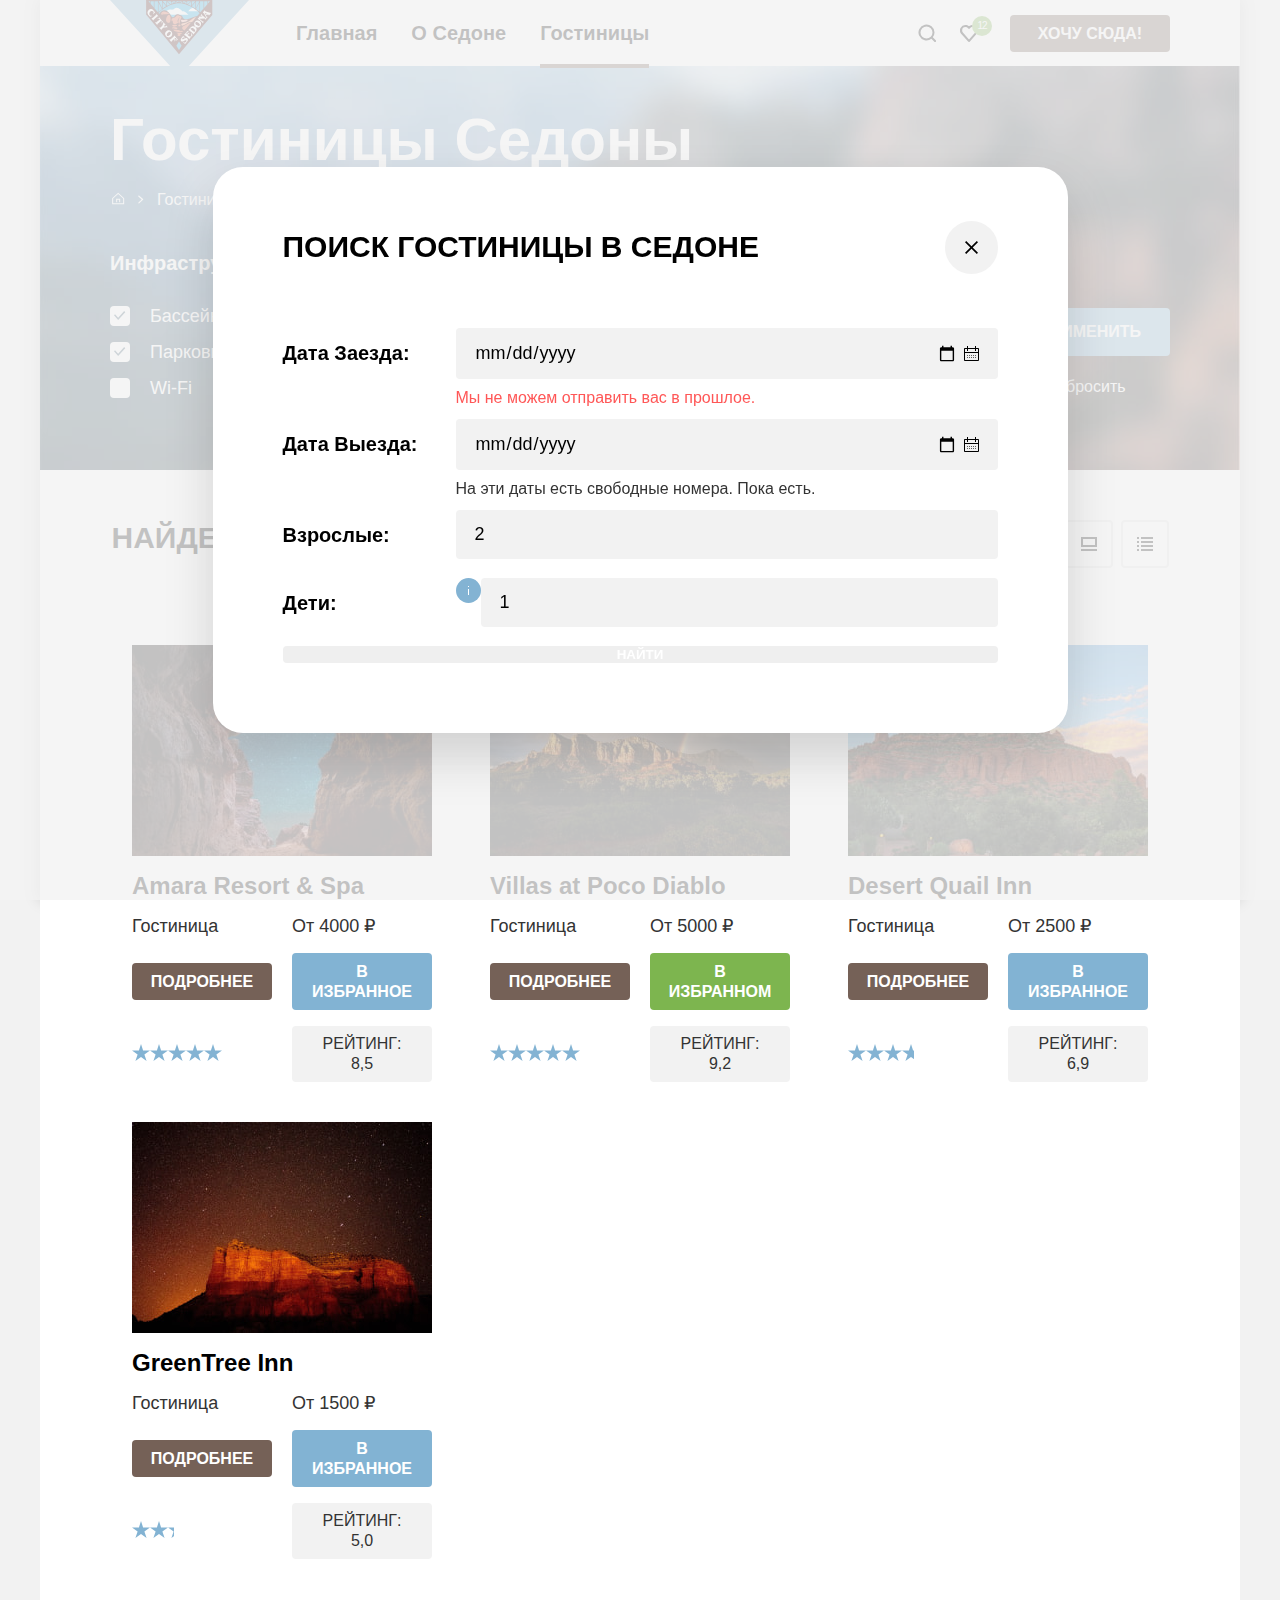
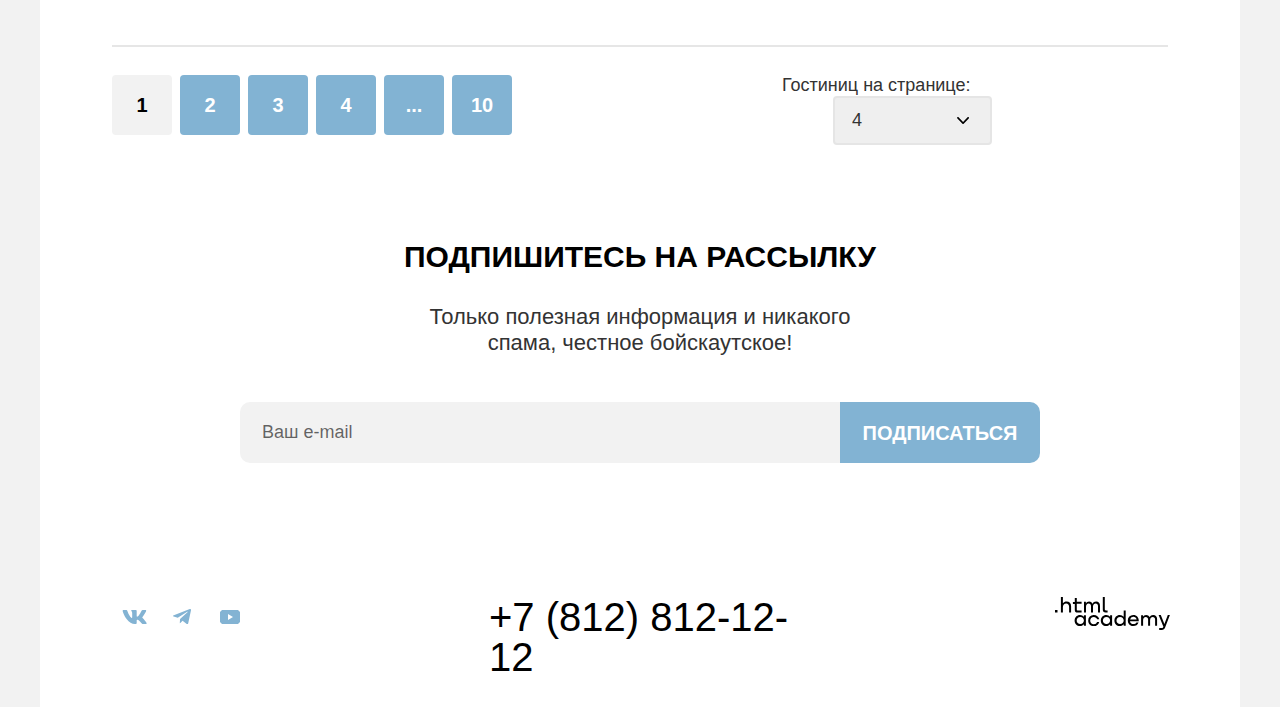
==== catalog.html @ 3d6c69ba "Добавляет структуру модального окна" ====
<!DOCTYPE html>
<html lang="ru">
  <head>
    <meta charset="utf-8" />
    <title>HTML Academy: Седона</title>
    <link rel="stylesheet" href="styles/style.css" />
  </head>

  <body>
    <div class="size-fix">
      <header class="page-header">
        <nav class="navigation">
          <a class="page-header-logo" href="index.html">
            <img
              class="page-header-logo-img"
              alt="Логотип."
              src="images/sedona-logo.svg"
              width="139"
              height="70"
            />
          </a>
          <ul class="navigation-list">
            <li class="navigation-item">
              <a class="navigation-link" href="index.html">Главная</a>
            </li>
            <li class="navigation-item">
              <a class="navigation-link" href="#">О Седоне</a>
            </li>
            <li class="navigation-item">
              <a
                class="navigation-link navigation-link-current"
                href="catalog.html"
                >Гостиницы</a
              >
            </li>
          </ul>
          <ul class="navigation-list navigation-list-icons">
            <li class="navigation-icon">
              <a class="navigation-link-icon" href="#">
                <svg
                  class="navigation-icon-svg"
                  width="18"
                  height="18"
                  fill="none"
                  aria-hidden="true"
                  focusable="false"
                  xmlns="http://www.w3.org/2000/svg"
                >
                  <path
                    d="m18.5 17-3.7-3.7a8 8 0 0 0 1.7-4.8 8 8 0 1 0-3.1 6.3l3.7 3.7 1.4-1.5Zm-10-2.5a6 6 0 0 1-6-6 6 6 0 0 1 12 0 6 6 0 0 1-6 6Z"
                    fill="#000"
                  />
                </svg>
                <span class="visually-hidden">Поиск</span>
              </a>
            </li>
            <li class="navigation-icon">
              <a class="navigation-link-icon" href="#">
                <svg
                  class="navigation-icon-svg"
                  width="18"
                  height="17"
                  fill="none"
                  aria-hidden="true"
                  focusable="false"
                  xmlns="http://www.w3.org/2000/svg"
                >
                  <path
                    d="M8.9 17a1 1 0 0 1-.8-.4l-7-7.9A5.4 5.4 0 0 1 5.5 0C6.8 0 8 .5 9 1.3a5.5 5.5 0 0 1 9 4.1c0 1.3-.5 2.5-1.3 3.4l-7 7.9c-.2.2-.4.3-.8.3Zm-6-9.5L9 14.4l6.2-7c.5-.5.7-1.2.7-2 0-1.8-1.5-3.3-3.3-3.3-1 0-2 .5-2.7 1.3-.3.3-.6.4-.9.4-.3 0-.6-.2-.8-.4a3.7 3.7 0 0 0-2.7-1.3 3.3 3.3 0 0 0-3.3 3.3c-.1.9.3 1.6.7 2.1-.1 0-.1 0 0 0Z"
                    fill="#000"
                  />
                </svg>
                <span class="visually-hidden">Избранное</span>
                <span class="navigation-item favourite-number">12</span>
              </a>
            </li>
            <li class="navigation-icon">
              <a class="navigation-link-icon" href="#">
                <span class="button navigation-button button-small button-brown"
                  >Хочу сюда!</span
                >
              </a>
            </li>
          </ul>
        </nav>
      </header>

      <main class="main-catalog main-container">
        <header class="catalog-header">
          <div class="catalog-header-container">
            <h1 class="catalog-title">Гостиницы Седоны</h1>
            <ol class="breadcrumbs">
              <li class="breadcrumbs-item">
                <a class="breadcrumbs-link" href="index.html">
                  <svg
                    width="13"
                    height="13"
                    fill="none"
                    xmlns="http://www.w3.org/2000/svg"
                  >
                    <path
                      fill-rule="evenodd"
                      clip-rule="evenodd"
                      d="m.16 6.15 6-5.5 6 5.5v6.2h-12v-6.2Zm1 .4v4.8h10v-4.8l-5-4.5-5 4.5Zm4 3.8h-1v-3.5h4v3.5h-1v-2.5h-2v2.5Z"
                      fill="#fff"
                    />
                  </svg>
                  <span class="visually-hidden">На главную</span>
                </a>
              </li>
              <li class="breadcrumbs-item">
                <a class="breadcrumbs-link"> Гостиницы </a>
              </li>
            </ol>

            <section class="catalog-filter">
              <h2 class="visually-hidden">Фильтры выбора гостиницы</h2>
              <form
                class="catalog-filter-form"
                action="https://echo.htmlacademy.ru/"
                method="get"
              >
                <fieldset class="catalog-filter-group">
                  <legend class="catalog-filter-title">Инфраструктура:</legend>
                  <ul class="catalog-filter-list">
                    <li class="catalog-filter-item">
                      <label class="control">
                        <input
                          class="visually-hidden control-input"
                          type="checkbox"
                          name="pool"
                          checked
                        />
                        <span class="control-mark"></span>
                        <span>Бассейн</span></label
                      >
                    </li>
                    <li class="catalog-filter-item">
                      <label class="control">
                        <input
                          class="visually-hidden control-input"
                          type="checkbox"
                          name="parking"
                          checked
                        />
                        <span class="control-mark"></span>
                        <span>Парковка</span>
                      </label>
                    </li>
                    <li class="catalog-filter-item">
                      <label class="control">
                        <input
                          class="visually-hidden control-input"
                          type="checkbox"
                          name="wifi"
                        />
                        <span class="control-mark"></span>
                        <span>Wi-Fi</span>
                      </label>
                    </li>
                  </ul>
                </fieldset>

                <fieldset class="catalog-filter-group">
                  <legend class="catalog-filter-title">Тип жилья:</legend>
                  <ul class="catalog-filter-list">
                    <li class="catalog-filter-item">
                      <label class="control">
                        <input
                          class="visually-hidden control-input"
                          type="radio"
                          name="accomodation-type"
                          value="hotel"
                          checked
                        />
                        <span class="control-mark"></span>
                        <span>Гостиница</span>
                      </label>
                    </li>
                    <li class="catalog-filter-item">
                      <label class="control">
                        <input
                          class="visually-hidden control-input"
                          type="radio"
                          name="accomodation-type"
                          value="motel"
                        />
                        <span class="control-mark"></span>
                        <span>Мотель</span></label
                      >
                    </li>
                    <li class="catalog-filter-item">
                      <label class="control">
                        <input
                          class="visually-hidden control-input"
                          type="radio"
                          name="accomodation-type"
                          value="appartment"
                        />
                        <span class="control-mark"></span>
                        <span>Аппартаменты</span></label
                      >
                    </li>
                  </ul>
                </fieldset>
                <fieldset class="catalog-filter-group">
                  <legend class="catalog-filter-title">Стоимость, ₽:</legend>
                  <div class="range-wrapper-inputs">
                    <label class="catalog-filter-label">
                      <input
                        class="range-input range-input-left"
                        type="number"
                        value="0"
                        name="min-price"
                      />
                    </label>
                    <label class="catalog-filter-label">
                      <input
                        class="range-input range-input-right"
                        type="number"
                        value="9000"
                        name="max-price"
                      />
                    </label>
                  </div>
                  <div class="range">
                    <div class="range-scale">
                      <div class="range-bar" style="left: 0px; width: 228px">
                        <button class="range-toggle toggle-min">
                          <span class="visually-hidden"
                            >Изменить минимальную цену.</span
                          >
                        </button>
                        <button class="range-toggle toggle-max">
                          <span class="visually-hidden"
                            >Изменить максимальную цену.</span
                          >
                        </button>
                      </div>
                    </div>
                  </div>
                </fieldset>
                <div class="catalog-filter-buttons-wrapper">
                  <button
                    class="button button-catalog-apply button-blue"
                    type="submit"
                  >
                    Применить
                  </button>
                  <input
                    class="catalog-filter-reset"
                    type="reset"
                    value="Сбросить"
                  />
                </div>
              </form>
            </section>
          </div>
        </header>

        <section class="catalog-hotel">
          <h2 class="visually-hidden">Список гостиниц с фильтрами</h2>
          <div class="catalog-hotel-header">
            <b class="catalog-hotel-descriprion">Найдено гостиниц: 38</b>
            <select
              class="page-select catalog-hotel-select"
              aria-label="Сортировка"
            >
              <option value="cheap">Сначала дешевые</option>
              <option value="cheap">Сначала дорогие</option>
            </select>
            <a
              href="#"
              class="catalog-grid-toggler catalog-grid-toggler-selected"
            >
              <svg
                width="16"
                height="14"
                fill="none"
                xmlns="http://www.w3.org/2000/svg"
              >
                <path
                  d="M4 0H0v6h4V0ZM16 0h-4v6h4V0ZM10 0H6v6h4V0ZM4 8H0v6h4V8ZM16 8h-4v6h4V8ZM10 8H6v6h4V8Z"
                  fill="#000"
                />
              </svg>
              <span class="visually-hidden">Показать карточки</span>
            </a>
            <a class="catalog-grid-toggler" href="#">
              <svg
                width="16"
                height="14"
                fill="none"
                xmlns="http://www.w3.org/2000/svg"
              >
                <path
                  d="M16 12H0v2h16v-2ZM14 2v6H2V2h12Zm2-2H0v10h16V0Z"
                  fill="#000"
                />
              </svg>
              <span class="visually-hidden">Показать по одному</span>
            </a>
            <a class="catalog-grid-toggler" href="#">
              <svg
                width="16"
                height="14"
                fill="none"
                xmlns="http://www.w3.org/2000/svg"
              >
                <path
                  d="M2 0H0v2h2V0ZM16 0H4v2h12V0ZM2 4H0v2h2V4ZM16 4H4v2h12V4ZM2 8H0v2h2V8ZM16 8H4v2h12V8ZM2 12H0v2h2v-2ZM16 12H4v2h12v-2Z"
                  fill="#000"
                />
              </svg>
              <span class="visually-hidden">Показать список</span>
            </a>
          </div>

          <ul class="hotel-list">
            <li class="hotel-item">
              <div class="hotel-item-img">
                <img
                  class="hotel-img"
                  src="images/hotel-1-amara.jpg"
                  alt="Вид на звездное небо из расщелины."
                  width="300"
                  height="211"
                />
              </div>
              <h3 class="hotel-title">Amara Resort & Spa</h3>
              <div class="hotel-item-bottom">
                <p class="hotel-description">Гостиница</p>
                <p class="hotel-price">От 4000 ₽</p>
                <a
                  class="button button-hotel-description button-small button-brown"
                  href="#"
                  >Подробнее</a
                >
                <a
                  class="button button-favourites button-small button-blue"
                  href="#"
                >
                  в избранное
                </a>
                <span class="hotel-stars hotel-stars-four"></span>
                <span class="visually-hidden">Количество звезд у отеля</span>
                <span class="hotel-rating">Рейтинг: 8,5</span>
              </div>
            </li>

            <li class="hotel-item">
              <div class="hotel-item-img">
                <img
                  class="hotel-img"
                  src="images/hotel-2-villas.jpg"
                  alt="Вид на горы и радугу."
                  width="300"
                  height="211"
                />
              </div>
              <h3 class="hotel-title">Villas at Poco Diablo</h3>
              <div class="hotel-item-bottom">
                <p class="hotel-description">Гостиница</p>
                <p class="hotel-price">От 5000 ₽</p>
                <a
                  class="button button-hotel-description button-small button-brown"
                  href="#"
                  >Подробнее</a
                >
                <a
                  class="button button-favourites button-small button-favourits-added"
                  href="#"
                >
                  в избранном
                </a>
                <span class="hotel-stars hotel-stars-four"></span>
                <span class="visually-hidden">Количество звезд у отеля</span>
                <span class="hotel-rating">Рейтинг: 9,2</span>
              </div>
            </li>

            <li class="hotel-item">
              <div class="hotel-item-img">
                <img
                  class="hotel-img"
                  src="images/hotel-3-desert.jpg"
                  alt="Вид на самую большую гору."
                  width="300"
                  height="211"
                />
              </div>
              <h3 class="hotel-title">Desert Quail Inn</h3>
              <div class="hotel-item-bottom">
                <p class="hotel-description">Гостиница</p>
                <p class="hotel-price">От 2500 ₽</p>
                <a
                  class="button button-hotel-description button-small button-brown"
                  href="#"
                  >Подробнее</a
                >
                <a
                  class="button button-favourites button-small button-blue"
                  href="#"
                >
                  в избранное
                </a>
                <span class="hotel-stars hotel-stars-three"></span>
                <span class="visually-hidden">Количество звезд у отеля</span>
                <span class="hotel-rating">Рейтинг: 6,9</span>
              </div>
            </li>
            <li class="hotel-item">
              <div class="hotel-item-img">
                <img
                  class="hotel-img"
                  src="images/hotel-4-greentree.jpg"
                  alt="Вид на каньон перед рассветом."
                  width="300"
                  height="211"
                />
              </div>
              <h3 class="hotel-title">GreenTree Inn</h3>
              <div class="hotel-item-bottom">
                <p class="hotel-description">Гостиница</p>
                <p class="hotel-price">От 1500 ₽</p>
                <a
                  class="button button-hotel-description button-small button-brown"
                  href="#"
                  >Подробнее</a
                >
                <a
                  class="button button-favourites button-small button-blue"
                  href="#"
                >
                  в избранное
                </a>
                <span class="hotel-stars hotel-stars-two"></span>
                <span class="visually-hidden">Количество звезд у отеля</span>
                <span class="hotel-rating">Рейтинг: 5,0</span>
              </div>
            </li>
          </ul>
          <div class="hotel-list-footer-container">
            <div class="hotel-list-footer-pagination">
              <ul class="pagination">
                <li class="pagination-item">
                  <a class="pagination-link pagination-current">1</a>
                </li>
                <li class="pagination-item">
                  <a class="pagination-link" href="#">2</a>
                </li>
                <li class="pagination-item">
                  <a class="pagination-link" href="#">3</a>
                </li>
                <li class="pagination-item">
                  <a class="pagination-link" href="#">4</a>
                </li>
                <li class="pagination-item">
                  <a class="pagination-link" href="#">...</a>
                </li>
                <li class="pagination-item">
                  <a class="pagination-link" href="#">10</a>
                </li>
              </ul>
            </div>

            <div class="hotel-list-footer-selection">
              <label class="selection-description"
                >Гостиниц на странице:<select
                  class="page-select select-control"
                >
                  <option value="4">4</option>
                  <option value="4">6</option>
                  <option value="4">8</option>
                </select>
              </label>
            </div>
          </div>
        </section>
      </main>

      <footer class="page-footer">
        <section class="subscription subscription-catalog">
          <div class="subscription-container">
            <h2 class="sudscription-title sudscription-title-catalog">
              Подпишитесь на рассылку
            </h2>
            <p class="subscription-description">
              Только полезная информация и никакого спама, честное бойскаутское!
            </p>
            <form
              class="subscription-form"
              action="https://echo.htmlacademy.ru/"
              method="post"
            >
              <input
                class="subscription-email"
                type="email"
                name="email"
                placeholder="Ваш e-mail"
              />
              <button
                class="button subscription-button button-blue"
                type="submit"
              >
                Подписаться
              </button>
            </form>
          </div>
        </section>

        <section class="page-footer-bottom">
          <div class="page-footer-navigation">
            <section class="footer-social">
              <h2 class="visually-hidden">Ссылки на социальные сети</h2>
              <ul class="footer-social-list">
                <li class="footer-social-item">
                  <a
                    class="footer-social-link"
                    href="https://vk.com/htmlacademy"
                  >
                    <svg
                      class="footer-social-icon"
                      width="25"
                      height="14"
                      viewBox="0 0 25 14"
                      fill="none"
                      xmlns="http://www.w3.org/2000/svg"
                    >
                      <path
                        fill-rule="evenodd"
                        clip-rule="evenodd"
                        d="M24.12.95c.16-.55 0-.95-.8-.95H20.7c-.67 0-.98.35-1.15.73 0 0-1.33 3.2-3.22 5.27-.61.6-.9.8-1.23.8-.16 0-.41-.2-.41-.74V.95c0-.66-.19-.95-.74-.95H9.82c-.42 0-.67.3-.67.6 0 .61.95.76 1.04 2.5v3.8c0 .84-.15.99-.48.99-.9 0-3.06-3.21-4.34-6.89-.25-.71-.5-1-1.18-1H1.57c-.75 0-.9.35-.9.73 0 .68.89 4.07 4.14 8.55 2.17 3.06 5.23 4.72 8 4.72 1.68 0 1.88-.37 1.88-1v-2.32c0-.73.16-.88.7-.88.38 0 1.05.2 2.6 1.67 1.79 1.75 2.08 2.53 3.08 2.53h2.63c.75 0 1.12-.37.9-1.1-.23-.72-1.08-1.77-2.2-3.02-.62-.7-1.54-1.47-1.82-1.86-.39-.49-.28-.7 0-1.14 0 0 3.2-4.43 3.54-5.93Z"
                        fill="#83B3D3"
                      />
                    </svg>
                    <span class="visually-hidden">VK</span>
                  </a>
                </li>
                <li class="footer-social-item">
                  <a class="footer-social-link" href="https://t.me/htmlacademy">
                    <svg
                      class="footer-social-icon"
                      width="18"
                      height="16"
                      viewBox="0 0 18 16"
                      fill="none"
                      xmlns="http://www.w3.org/2000/svg"
                    >
                      <path
                        d="M16.79.1.84 6.25c-1.09.43-1.08 1.04-.2 1.31l4.1 1.28 9.47-5.98c.44-.27.85-.12.52.18L7.05 9.96l-.28 4.22c.41 0 .6-.19.83-.41l1.99-1.93 4.13 3.05c.77.42 1.31.2 1.5-.7l2.72-12.8c.28-1.12-.43-1.62-1.16-1.3Z"
                        fill="#83B3D3"
                      />
                    </svg>
                    <span class="visually-hidden">Telegram</span>
                  </a>
                </li>
                <li class="footer-social-item">
                  <a
                    class="footer-social-link"
                    href="https://www.youtube.com/user/htmlacademyru"
                  >
                    <svg
                      class="footer-social-icon"
                      width="20"
                      height="14"
                      fill="none"
                      xmlns="http://www.w3.org/2000/svg"
                    >
                      <path
                        fill-rule="evenodd"
                        clip-rule="evenodd"
                        d="m18 0 2 2v10l-2 2H2l-2-2V2l2-2h16Zm-5 7-5 3V4l5 3Z"
                        fill="#83B3D3"
                      />
                    </svg>
                    <span class="visually-hidden">YouTube</span>
                  </a>
                </li>
              </ul>
            </section>

            <section class="phone">
              <h2 class="visually-hidden">Телефон</h2>
              <a class="phone-link" href="tel:+78128121212"
                >+7 (812) 812-12-12</a
              >
            </section>

            <section class="copyright">
              <h2 class="visually-hidden">Кем сделан сайт</h2>
              <a class="copyright-link" href="https://htmlacademy.ru/">
                <svg
                  class="copyright-icon"
                  width="115"
                  height="33"
                  fill="none"
                  aria-hidden="true"
                  focusable="false"
                  xmlns="http://www.w3.org/2000/svg"
                >
                  <path
                    d="M0 12.9v2.6h2.5v-2.6H0ZM11.6 4.5c-1.6 0-2.8.7-3.6 1.7h-.1V0h-2v15.5h2v-5.3c0-2.1 1.3-3.6 3.3-3.6 1.8 0 2.9 1.4 2.9 3.2v5.7h2V9.4c.1-3-1.8-4.9-4.5-4.9ZM26.6 4.8h-4.8V1.1h-2v3.8h-1.9v2h1.9v6c0 1.7 1 2.7 2.7 2.7h4.1v-2h-3.7c-.7 0-1.1-.4-1.1-1.1V6.8h4.8v-2ZM41.1 4.6c-1.6 0-2.9.8-3.5 2.1h-.1a3.7 3.7 0 0 0-3.4-2.1c-1.4 0-2.5.8-3.1 1.8h-.1V4.8H29v10.6h2V10c0-2 1-3.5 2.6-3.5 1.5 0 2.4 1 2.4 2.6v6.3h2V9.8c0-2.4 1.4-3.3 2.6-3.3 1.5 0 2.4 1 2.4 2.6v6.3h2V8.9c.1-2.5-1.4-4.3-3.9-4.3ZM47.8 12.7c0 1.7 1 2.7 2.8 2.7h2v-2h-1.7c-.7 0-1.1-.4-1.1-1.1V0h-2v12.7ZM28.9 19.7a4.9 4.9 0 0 0-3.9-1.8c-3.1 0-5.4 2.3-5.4 5.6s2.3 5.6 5.4 5.6c1.8 0 3-.8 3.8-1.9h.1v1.6h2V18.2h-2v1.5Zm-3.6 7.4a3.5 3.5 0 0 1-3.6-3.6c0-2 1.4-3.6 3.6-3.6s3.6 1.6 3.6 3.6c0 1.9-1.4 3.6-3.6 3.6ZM44.2 22c-.5-2.4-2.6-4.1-5.4-4.1a5.4 5.4 0 0 0-5.6 5.6c0 3.1 2.2 5.6 5.6 5.6 2.8 0 4.9-1.8 5.4-4.2h-2.1a3.4 3.4 0 0 1-3.3 2.3 3.5 3.5 0 0 1-3.6-3.6c0-2 1.4-3.6 3.6-3.6 1.6 0 2.8 1 3.3 2.2h2.1V22ZM55.1 19.7a4.9 4.9 0 0 0-3.9-1.8c-3.1 0-5.4 2.3-5.4 5.6s2.3 5.6 5.4 5.6c1.8 0 3-.8 3.8-1.9h.1v1.6h2V18.2h-2v1.5Zm-3.6 7.4a3.5 3.5 0 0 1-3.6-3.6c0-2 1.4-3.6 3.6-3.6s3.6 1.6 3.6 3.6c0 1.9-1.5 3.6-3.6 3.6ZM68.7 19.8a5 5 0 0 0-3.9-1.9c-3.1 0-5.4 2.3-5.4 5.6s2.2 5.6 5.4 5.6c1.7 0 3-.8 3.8-1.8h.1v1.5h2V13.4h-2v6.4Zm-3.6 7.3a3.5 3.5 0 0 1-3.6-3.6c0-2 1.4-3.6 3.6-3.6s3.6 1.6 3.6 3.6c-.1 2-1.5 3.6-3.6 3.6ZM78.3 17.9a5.4 5.4 0 0 0-5.5 5.6c0 3 2.1 5.6 5.5 5.6 2.5 0 4.5-1.3 5.2-3.6h-2.1c-.5 1-1.6 1.6-3 1.6-1.9 0-3.3-1.3-3.4-2.9h8.8c.2-3.6-2-6.3-5.5-6.3Zm0 1.9c1.7 0 3 1 3.3 2.6h-6.5a3.2 3.2 0 0 1 3.2-2.6ZM98.2 17.9a4 4 0 0 0-3.6 2h-.1c-.6-1.2-1.8-2-3.4-2-1.4 0-2.5.7-3.1 1.8v-1.5h-1.9v10.6h2v-5.4c0-2 1-3.4 2.6-3.5 1.5 0 2.4 1 2.4 2.6v6.3h2v-5.6c0-2.4 1.4-3.3 2.6-3.3 1.5 0 2.4 1 2.4 2.6v6.3h2v-6.5c.1-2.6-1.4-4.4-3.9-4.4ZM109.4 27l-3.6-8.9h-2.2l4.8 11.6c-.3.9-.7 1.2-1.7 1.2h-2.5v2h2.5c1.8 0 2.8-.8 3.5-2.6l4.7-12.2h-2.1l-3.4 8.9Z"
                    fill="#000"
                  />
                </svg>
              </a>
            </section>
          </div>
        </section>
      </footer>
    </div>
    <div class="modal-container modal-container-close">
      <div class="modal modal-search">
        <button class="modal-close-button">
          <span class="visually-hidden">Закрыть</span>
        </button>
        <section class="modal-content">
          <h2 class="modal-title">поиск гостиницы в седоне</h2>

          <form
            class="search-form"
            action="https://echo.htmlacademy.ru/"
            method="get"
          >
            <div class="field-group">
              <label class="modal-label" for="search-checkin"
                >Дата Заезда:</label
              >
              <div class="modal-field-wrapper">
                <input
                  class="search-form-field search-form-field-date"
                  type="date"
                  id="search-checkin"
                  name="search-checkin"
                  placeholder="Укажите дату"
                  value="27 апреля 2020"
                />
                <span class="modal-message modal-warning"
                  >Мы не можем отправить вас в прошлое.</span
                >
              </div>
            </div>
            <div class="field-group">
              <label class="modal-label" for="search-checkin"
                >Дата Выезда:</label
              >
              <div class="modal-field-wrapper">
                <input
                  class="search-form-field search-form-field-date"
                  type="date"
                  id="search-checkin"
                  name="search-checkin"
                  placeholder="Укажите дату"
                  value="1 сентября 2021"
                />
                <span class="modal-message"
                  >На эти даты есть свободные номера. Пока есть.</span
                >
              </div>
            </div>
            <div class="field-group">
              <label class="modal-label" for="search-adults">Взрослые:</label>
              <input
                class="search-form-field"
                type="number"
                id="search-adults"
                name="search-adults"
                value="2"
              />
            </div>
            <div class="field-group">
              <label class="modal-label" for="search-kids">Дети:</label>
              <span class="modal-information"></span>
              <input
                class="search-form-field"
                type="number"
                id="search-kids"
                name="search-kids"
                value="1"
              />
            </div>
            <button class="button button-blue search-form-button" type="submit">
              найти
            </button>
          </form>
        </section>
      </div>
    </div>
  </body>
</html>
---- styles/style.css ----
@font-face {
  font-family: "PT Sans";
  font-style: normal;
  font-weight: 400;
  src: url("../fonts/ptsans-400.woff2") format("woff2");
  font-display: swap;
}

@font-face {
  font-family: "PT Sans";
  font-style: normal;
  font-weight: 700;
  src: url("../fonts/ptsans-700.woff2") format("woff2");
  font-display: swap;
}

/* Общие для страницы */

html {
  height: 100%;
}

body {
  margin: 0 auto;
  display: flex;
  flex-direction: column;
  height: 100%;
  font-family: "PT Sans", sans-serif;
  font-size: 22px;
  line-height: 26px;
  background-color: #F2F2F2;
  color: #000000;
}

.size-fix {
  display: flex;
  flex-direction: column;
  width: 1200px;
  min-height: 100%;
  margin: 0 auto;
  box-shadow: 0px 0px 15px rgba(0, 0, 0, 0.2);
}

.visually-hidden {
  position: absolute;
  width: 1px;
  height: 1px;
  margin: -1px;
  padding: 0;
  border: 0;
  clip: rect(0 0 0 0);
  overflow: hidden;
}

.button {
  text-transform: uppercase;
  font-weight: 700;
  text-decoration: none;
  text-align: center;
  color: #FFFFFF;
  border-radius: 4px;
  border: none;
  cursor: pointer;
}

.button:active {
  color: rgba(255, 255, 255, 0.3);
}

.button:disabled {
  background-color: #E5E5E5;
}

.button-small {
  display: block;
  margin: 0;
  padding-top: 9px;
  padding-right: 15px;
  padding-bottom: 8px;
  padding-left: 15px;
}

.button-brown:hover,
.button-brown:focus {
  background-color: #615048;
}

.button-blue:hover,
.button-blue:focus {
  background-color: #68A2CA;
}

.button-favourits-added:hover,
.button-favourits-added:focus {
  background-color: #6C9E42;
}

.page-select {
  margin: 0;
  padding: 0;
  height: 49px;
  border: 2px solid #E5E5E5;
  border-radius: 4px;
  font-size: 18px;
  line-height: 21px;
  font-family: inherit;
  vertical-align: center;
  color: #333333;
  background-image: url("../images/selector-arrow.svg");
  background-repeat: no-repeat;
  background-position: right 21px center;
  background-size: 12px;
  cursor: pointer;
  outline-style: none;
  appearance: none;
  -webkit-appearance: none;
  -moz-appearance: none;
}

.page-select:hover,
.page-select:focus {
  border-color: #68A2CA;
}

.page-select:active {
  border-color: #3F5E72;
}

.page-select:disabled {
  border-color: rgba(0, 0, 0, 0.3);
  color: rgba(0, 0, 0, 0.3);
}

/* Шапка */

.page-header {
  background: #FFFFFF;
  color: #000000;
}

.page-header-logo {
  display: block;
  width: 139px;
  min-height: 100%;
  margin: 0;
  margin-right: 30px;
  margin-bottom: -5px;
  z-index: 1;
}

.page-header-logo-img {
  display: block;
}

.navigation {
  display: flex;
  width: 1060px;
  margin: 0 auto;
}

.navigation-list {
  display: flex;
  flex-wrap: wrap;
  margin: 0;
  padding: 0;
  width: 500px;
  list-style: none;
}

.navigation-list-icons {
  display: flex;
  flex-wrap: wrap;
  justify-content: flex-end;
  align-items: center;
  width: 310px;
  margin-left: auto;
  list-style: none;
}

.navigation-link-current::after {
  content: "";
  position: absolute;
  border: 2px solid #756257;
  height: 0px;
  left: 17px;
  right: 17px;
  top: 64px;
}

.navigation-link {
  display: block;
  position: relative;
  padding: 20px 17px;
  font-size: 20px;
  line-height: 26px;
  font-weight: 700;
  text-align: center;
  text-decoration: none;
  text-transform: capitalize;
  background: #FFFFFF;
  color: #000000;
}

.navigation-link-icon {
  position: relative;
  display: flex;
  align-items: center;
  justify-content: center;
  min-width: 42px;
  margin: 0;
  padding: 0;
  text-decoration: none;
}

.favourite-number {
  display: flex;
  position: absolute;
  align-items: center;
  justify-content: center;
  bottom: 6px;
  left: 24px;
  margin: 0;
  padding: 0;
  background-color: #7DB54F;
  width: 20px;
  height: 20px;
  border-radius: 50%;
  font-size: 10px;
  line-height: 13px;
  letter-spacing: -0.1em;
  font-weight: 400;
  color: #FFFFFF;
}

.navigation-button {
  min-width: 130px;
  margin-left: 20px;
  background: #756157;
  font-size: 16px;
  line-height: 20px;
}

/* Главная страница */

.main-container {
  margin: 0;
  flex-grow: 1;
}

.promo-image {
  background-image: url("../images/promo-background.jpg");
  background-repeat: no-repeat;
  background-size: 100% 100%;
  text-align: center;
  background-color: #000000;
  color: #FFFFFF;
}

.promo-text {
  display: block;
  margin: 0 auto;
}


.promo-image-bottom {
  padding-top: 51px;
  padding-bottom: 82px;
  margin-bottom: -1px;
  background-image: url("../images/promo-image-triangles.svg");
  background-size: auto auto;
  background-position: center bottom;
  background-repeat: no-repeat;
}

.promo {
  text-align: center;
  background-color: #FFFFFF;
  color: #000000;
  margin: 0;
  padding: 63px 0 90px;
}

.promo-container {
  width: 680px;
  margin: 0 auto;
}

.promo-title {
  font-weight: 700;
  font-size: 30px;
  line-height: 36px;
  text-transform: uppercase;
  margin: 0 0 31px;
}

.promo-description {
  color: #333333;
  margin: 0;
}


.advantages-list {
  margin: 0;
  padding: 0;
  display: grid;
  grid-template-columns: repeat(3, 400px);
  grid-template-rows: auto auto auto;
}

.advantages-block-image {
  min-height: 100%;
  background-size: auto auto;
  background-position: center bottom;
  background-repeat: no-repeat;
  grid-column: span 2;
}

.advantages-block-image-true-towm {
  background-image: url("../images/advantages-1.jpg");
}

.advantages-block-image-devils-bridge {
  background-image: url("../images/advantages-2.jpg");
}

.advantages-item-container {
  grid-column: span 3;
  display: grid;
  grid-template-columns: repeat(3, 400px);
  grid-template-rows: auto auto;
}

.advantages-list-true-town {
  margin: 0;
  padding: 0;
  display: grid;
  grid-template-columns: repeat(3, 400px);
  min-height: 384px;
  list-style-type: none;
}

.advantages-item {
  width: 400px;
  min-height: 384px;
  text-align: center;
  list-style-type: none;
}

.advantages-item-big {
  grid-column: span 3;
  display: grid;
  grid-template-columns: repeat(3, 400px);
}

.advantages-title {
  margin: 0;
  margin-bottom: 30px;
  font-weight: 700;
  font-size: 24px;
  line-height: 28px;
  text-transform: uppercase;
  color: #000000;
}

.advantages-number {
  margin: 0;
  margin-bottom: 30px;
  font-size: 18px;
  line-height: 21px;
  color: #000000;
}

.advantages-description {
  margin: 0;
  font-size: 18px;
  line-height: 21px;
  color: #333333;
}

.advantages-block {
  min-height: 384px;
  display: flex;
  padding: 0 85px;
  flex-direction: column;
  align-content: center;
  justify-content: center;
}


.advantages-block-with-photo {
  background-color: #82B3D3;
  color: #FFFFFF;
}

.advantages-block-with-photo .advantages-title {
  color: #FFFFFF;
}

.advantages-block-with-photo .advantages-number {
  color: #FFFFFF;
}

.advantages-block-with-photo .advantages-description {
  color: #FFFFFF;
}

.advantages-block-light-blue {
  background-color: rgba(131, 179, 211, 0.12);
}

.advantages-block-white {
  background-color: #FFFFFF;
}

.advantages-block-blue {
  background-color: rgba(131, 179, 211, 0.2);
}

.advantages-block-accomodation::before {
  content: "";
  width: 75px;
  height: 72px;
  margin: 0 auto;
  margin-bottom: 30px;
  background-image: url("../images/accomodation-icon.svg");
  background-repeat: no-repeat;
  background-position: center;
}

.advantages-block-food::before {
  content: "";
  width: 75px;
  height: 72px;
  margin: 0 auto;
  margin-bottom: 30px;
  background-image: url("../images/food-icon.svg");
  background-repeat: no-repeat;
  background-position: center;
}

.advantages-block-souvenirs::before {
  content: "";
  width: 75px;
  height: 72px;
  margin: 0 auto;
  margin-bottom: 30px;
  background-image: url("../images/souvenirs-icon.svg");
  background-repeat: no-repeat;
  background-position: center;
}

.interested {
  margin: 0;
  padding-top: 91px;
  padding-bottom: 93px;
  text-align: center;
  background-color: #FFFFFF;
  color: #000000;
}

.interested-container {
  margin: 0 auto;
  width: 592px;
}

.interested-title {
  margin: 0;
  margin-bottom: 29px;
  font-weight: 700;
  font-size: 30px;
  line-height: 36px;
  text-transform: uppercase;
  color: #000000;
}

.interested-description {
  margin-bottom: 56px;
  color: #333333;
}

.interested-button {
  display: inline-block;
  padding: 12px 15px;
  min-width: 544px;
  font-size: 20px;
  line-height: 36px;
  background-color: #756157;
}

.subscription {
  padding-top: 94px;
  padding-bottom: 94px;
  text-align: center;
}

.subscription-container {
  margin: 0 auto;
  width: 800px;
}

.subscription-page {
  background-color: #333333;
  color: #FFFFFF;
  background-image: url("../images/subscription-background.jpg");
  background-size: 100% 100%;
  background-repeat: no-repeat;
  text-align: center;
}

.sudscription-title {
  margin: 0;
  margin-bottom: 29px;
  font-weight: 700;
  font-size: 30px;
  line-height: 36px;
  text-transform: uppercase;
}

.subscription-description {
  margin: 0 auto;
  margin-bottom: 46px;
  width: 480px;
}

.subscription-form {
  display: flex;
  margin: 0 auto;
}

.subscription-email {
  margin: 0;
  padding: 20px 0 20px 22px;
  border: none;
  border-radius: 10px 0px 0px 10px;
  flex-grow: 1;
  background: #F2F2F2;
  color: #000000;
  font-family: inherit;
  font-style: normal;
  font-weight: 400;
  font-size: 18px;
  line-height: 21px;
}

.subscription-email::-moz-placeholder {
  color: rgba(0, 0, 0, 0.6);
}

.subscription-email::-webkit-input-placeholder {
  color: rgba(0, 0, 0, 0.6);
}

.subscription-email:hover {
  background: #E6E6E6;
  color: #000000;
}

.subscription-email:focus {
  background: #E6E6E6;
  color: #000000;
  box-shadow: 0 0 0 3px #83B3D3;
  outline-style: none;
}

.subscription-email:active {
  background: #FFFFFF;
  color: #000000;
}

.subscription-button {
  display: inline-block;
  margin: 0;
  padding: 12px 15px;
  min-width: 200px;
  font-size: 20px;
  line-height: 36px;
  background-color: #82B3D3;
  border-radius: 0px 10px 10px 0px;
}

/* Футер страницы */

.page-footer-bottom {
  background-color: #FFFFFF;
  color: #000000;
}

.page-footer-navigation {
  display: flex;
  justify-content: space-between;
  width: 1060px;
  margin: 0 auto;
  padding-top: 40px;
  padding-bottom: 30px;
}

.footer-social {
  max-width: 170px;
}

.footer-social-list {
  display: flex;
  flex-wrap: wrap;
  margin: 0;
  padding: 0;
  min-width: 26px;
  min-height: 20px;
}

.footer-social-item {
  list-style-type: none;
}

.footer-social-link {
  display: flex;
  align-items: center;
  justify-content: center;
  width: 48px;
  height: 40px;
}

.footer-social-link:hover path,
.footer-social-link:focus path {
  fill: #68A2CA;
}

.footer-social-link:active path {
  fill: rgba(104, 162, 202, 0.3);
}

.phone {
  width: 331px;
}

.footer-phone {
  font-size: 40px;
  line-height: 40px;
  text-decoration: none;
  color: #000000;
}

.phone-link {
  font-size: 40px;
  line-height: 40px;
  text-decoration: none;
  color: #000000;
}

.phone-link:hover,
.phone-link:focus {
  color: #756157;
}

.phone-link:active {
  color: rgba(117, 97, 87, 0.3);
}

.copyright-icon:hover path,
.copyright-icon:focus path {
  fill: #756157;
}

.copyright-icon:active path {
  fill: rgba(117, 97, 87, 0.3);
}

/* Каталог */

.main-catalog {
  margin: 0;
  flex-grow: 1;
}

/* Фильтры каталога */

.catalog-header {
  padding: 35px 70px 70px;
  background-image: url("../images/filter-background.jpg");
  background-color: #000000;
  background-repeat: no-repeat;
  background-size: 100% 100%;
  color: #FFFFFF;
}

.catalog-header-container {
  width: 1060px;
  margin: 0 auto;
}

.catalog-title {
  margin: 0;
  padding: 0;
  margin-bottom: 10px;
  font-weight: 700;
  font-size: 60px;
  line-height: 78px;
}

.breadcrumbs {
  display: flex;
  margin: 0;
  padding: 0;
  margin-left: 2px;
  width: 120px;
  list-style-type: none;
}

.breadcrumbs-item {
  display: flex;
  flex-wrap: no-wrap;
  align-items: center;
  font-size: 16px;
  line-height: 21px;
  margin-right: 10px;
  margin-bottom: 40px;
}

.breadcrumbs-link {
  margin: 0;
  padding: 0;
  margin-right: 10px;
  cursor: pointer;
}

.breadcrumbs-link:hover,
.breadcrumbs-link:hover path {
  color: rgba(255, 255, 255, 0.6);
  fill: rgba(255, 255, 255, 0.6);
}

.breadcrumbs-link:active,
.breadcrumbs-link:active path {
  color: rgba(255, 255, 255, 0.3);
  fill: rgba(255, 255, 255, 0.3);
}

.breadcrumbs-item:not(:last-child)::after {
  content: "";
  width: 12px;
  height: 12px;
  background-image: url("../images/breadcrumbs-more.svg");
  background-repeat: no-repeat;
  background-position: center;
}


.catalog-filter-form {
  display: flex;
  flex-wrap: nowrap;
}

.catalog-filter-group {
  margin: 0;
  margin-right: 70px;
  padding: 0;
  border: none;
}

.catalog-filter-form .catalog-filter-group:last-of-type {
  margin-left: auto;
}

.catalog-filter-title {
  margin: 0;
  margin-bottom: 30px;
  padding: 0;
  font-weight: 700;
  font-size: 20px;
  line-height: 26px;
  text-transform: capitalize;
}

.catalog-filter-list {
  margin: 0;
  padding: 0;
}

.catalog-filter-item {
  position: relative;
  margin: 0;
  margin-bottom: 15px;
  padding: 0;
  list-style-type: none;
  font-weight: 400;
  font-size: 18px;
  line-height: 21px;
}

.catalog-filter-item:last-child {
  margin: 0;
}

.control {
  position: relative;
  display: block;
  padding-left: 40px;
  cursor: pointer;
}

.control-mark {
  position: absolute;
  display: block;
  left: 0px;
  width: 20px;
  height: 20px;
  background-color: #FFFFFF;
  border-radius: 4px;
}

.control:hover .control-mark {
  background: rgba(255, 255, 255, 0.6);
}

.control:focus .control-mark {
  background: rgba(255, 255, 255, 0.6);
  box-shadow: 0 0 0 3px #83B3D3;
  outline-style: none;
}

.control:focus {
  outline-style: none;
}

.control:active .control-mark {
  background: rgba(255, 255, 255, 0.3);
}


.control-input[type="radio"]+.control-mark {
  border-radius: 50%;
}

.control-input[type="checkbox"]:checked+.control-mark::before {
  position: absolute;
  width: 20px;
  height: 20px;
  ;
  left: 0;
  background-image: url("../images/checkmark.svg");
  background-repeat: no-repeat;
  background-position: center;
  background-size: 12px;
  content: "";
}

.control-input[type="radio"]:checked+.control-mark::after {
  position: absolute;
  width: 10px;
  height: 10px;
  ;
  left: 5px;
  top: 5px;
  background-color: #3F5E72;
  border-radius: 50%;
  content: "";
}

.range-wrapper-inputs {
  display: flex;
  position: relative;
  margin-top: 4px;
  margin-bottom: 28px;
}

.range-input {
  margin: 0;
  padding: 0;
  padding-left: 17px;
  width: 144px;
  height: 48px;
  box-sizing: border-box;
  font-family: inherit;
  font-style: normal;
  font-weight: 400;
  font-size: 18px;
  line-height: 21px;
  color: #FFFFFF;
  background-color: transparent;
  border: 2px solid #FFFFFF;
  cursor: pointer;
  outline-style: none;
  appearance: none;
  -webkit-appearance: none;
  -moz-appearance: none;
}

.range-input::-webkit-outer-spin-button,
.range-input::-webkit-inner-spin-button {
  -webkit-appearance: none;
  margin: 0;
}

.range-input:hover {
  border-color: rgba(255, 255, 255, 0.6);
}

.range-input:focus {
  box-shadow: 0px 0px 0px 3px #81B3D2 inset,
    0px 0px 0px 3px #81B3D2;
}

.range-input:active {
  background: #756257;
}


.range-input-left {
  border-right: 1px solid #FFFFFF;
  border-top-left-radius: 4px;
  border-bottom-left-radius: 4px;
}

.range-input-right {
  border-left: 1px solid #FFFFFF;
  border-top-right-radius: 4px;
  border-bottom-right-radius: 4px;
}

.catalog-filter-label::before {
  position: absolute;
  content: "от";
  color: #FFFFFF;
  opacity: 0.3;
  left: 110px;
  top: 12px;
  font-family: inherit;
  font-style: normal;
  font-weight: 400;
  font-size: 18px;
  line-height: 21px;
}

.catalog-filter-label::after {
  position: absolute;
  content: "до";
  color: #FFFFFF;
  opacity: 0.3;
  right: 17px;
  top: 12px;
  font-family: inherit;
  font-style: normal;
  font-weight: 400;
  font-size: 18px;
  line-height: 21px;
}

.range-scale {
  position: relative;
  width: 288px;
  height: 4px;
  background-color: rgba(255, 255, 255, 0.3);
}

.range-bar {
  position: relative;
  height: 4px;
  background-color: #FFFFFF;
}

.range-toggle {
  position: absolute;
  width: 20px;
  height: 20px;
  background: #FFFFFF;
  border-radius: 5px;
  text-decoration: none;
  cursor: pointer;
}

.range-toggle:focus {
  box-shadow: 0px 0px 0 3px #83B3D3;
  outline-style: none;
}

.range-toggle:active {
  box-shadow: 0px 0px 0 2px #83B3D3;
}

.toggle-min {
  top: -8px;
}

.toggle-max {
  top: -8px;
  right: -10px;
}

.catalog-filter-buttons-wrapper {
  display: flex;
  flex-direction: column;
  align-items: center;
  margin-top: 58px;
}

.button-catalog-apply {
  display: inline-block;
  padding: 14px 15px;
  margin-bottom: 18px;
  min-width: 160px;
  background-color: #82B3D3;
  font-size: 16px;
  line-height: 20px;
  cursor: pointer;
}

.catalog-filter-reset {
  display: inline-block;
  background-color: transparent;
  padding: 0;
  margin: 0;
  min-width: 94px;
  min-height: 26px;
  font-size: 16px;
  line-height: 20px;
  color: #FFFFFF;
  border: none;
  border-radius: 4px;
  cursor: pointer;
}

.catalog-filter-reset:hover {
  color: rgba(255, 255, 255, 0.6);
}

.catalog-filter-reset:focus {
  color: #FFFFFF;
  box-shadow: 0 0 0 3px #83B3D3;
  outline-style: none;
}

.catalog-filter-reset:active {
  color: rgba(255, 255, 255, 0.3);
}

/* Карточки каталога */

.catalog-hotel {
  background-color: #FFFFFF;
  color: #000000;
}

.catalog-hotel-header {
  display: flex;
  width: 1057px;
  margin: 0 auto;
  margin-bottom: 56px;
  padding-top: 50px;
}

.catalog-hotel-descriprion {
  font-weight: 700;
  font-size: 30px;
  line-height: 36px;
  text-transform: uppercase;
}

.catalog-hotel-select {
  margin-left: auto;
  margin-right: 78px;
  padding-right: 126px;
  padding-left: 17px;

}

.catalog-grid-toggler {
  display: flex;
  box-sizing: border-box;
  align-items: center;
  justify-content: center;
  margin-right: 8px;
  width: 48px;
  height: 48px;
  border: 2px solid #E5E5E5;
  border-radius: 4px;
}

.catalog-grid-toggler:hover,
.catalog-grid-toggler:active {
  border-color: #000000;
}

.catalog-grid-toggler:focus {
  border-color: #68A2CA;
}

.catalog-grid-toggler:last-child {
  margin: 0;
}

.hotel-list {
  display: grid;
  grid-template-columns: repeat(3, 340px);
  gap: 0 18px;
  width: 1056px;
  margin: 0 auto;
  margin-bottom: 66px;
  padding: 0;
}

.hotel-item {
  display: flex;
  flex-direction: column;
  padding: 20px;
  list-style-type: none;
}

.hotel-img {
  display: block;
  margin: 0;
  margin-bottom: 16px;
}

.hotel-title {
  flex-grow: 1;
  margin: 0;
  margin-bottom: 16px;
  font-weight: 700;
  font-size: 24px;
  line-height: 28px;
  color: #000000;
}

.hotel-item-bottom {
  display: grid;
  align-items: center;
  grid-template-columns: 140px 140px;
  gap: 16px 20px;
}

.hotel-description {
  margin: 0;
  font-size: 18px;
  line-height: 21px;
  color: #333333;
}

.hotel-price {
  align-self: end;
  margin: 0;
  font-size: 18px;
  line-height: 21px;
  color: #333333;
}

.button-hotel-description {
  background: #756157;
  font-size: 16px;
  line-height: 20px;
}

.button-favourites {
  background: #82B3D3;
  font-size: 16px;
  line-height: 20px;
}

.button-favourits-added {
  background-color: #7DB54F;
}

.hotel-stars {
  display: flex;
  padding: 10px 0;
  background-image: url("../images/star.svg");
  background-repeat: repeat-x;
}

.hotel-stars-four {
  width: 90px;
}

.hotel-stars-three {
  width: 66px;
}

.hotel-stars-two {
  width: 42px;
}

.hotel-rating {
  display: inline-block;
  padding: 8px 22px;
  border-radius: 4px;
  background: #F2F2F2;
  font-size: 16px;
  line-height: 20px;
  text-align: center;
  text-transform: uppercase;
  color: #333333;
}

.hotel-list-footer-container {
  display: flex;
  position: relative;
  width: 1056px;
  margin: 0 auto;
  padding-top: 30px;
}

.hotel-list-footer-container::before {
  position: absolute;
  left: 0px;
  right: 0px;
  top: 0px;
  border: 1px solid #E6E6E6;
  content: "";
}

.pagination {
  display: flex;
  margin: 0;
  padding: 0;
}

.pagination-item {
  list-style-type: none;
}

.pagination-item:not(:last-child) {
  margin-right: 8px;
}

.pagination-link {
  display: flex;
  box-sizing: border-box;
  justify-content: center;
  align-items: center;
  border-radius: 4px;
  width: 60px;
  height: 60px;
  text-decoration: none;
  font-weight: 700;
  font-size: 20px;
  line-height: 36px;
  text-align: center;
  background-color: #82B3D3;
  color: #FFFFFF;
}

.pagination-link:hover,
.pagination-link:focus {
  background-color: #68A2CA;
}

.pagination-link:active {
  color: rgba(255, 255, 255, 0.3);
}

.pagination-link.pagination-current {
  background-color: #F2F2F2;
  color: #000000;
}

.selection-description {
  margin: 0;
  padding: 0;
  display: inline-block;
  box-sizing: border-box;
}

.select-control {
  margin-left: 51px;
  padding-right: 127px;
  padding-left: 17px;
}

.hotel-list-footer-selection {
  width: 386px;
  margin-left: auto;
  align-self: center;
  font-size: 18px;
  line-height: 21px;
  color: #333333;
}

.subscription.subscription-catalog {
  background-color: #FFFFFF;
  color: #333333;
}

.sudscription-title.sudscription-title-catalog {
  color: #000000;
}

/* Модальное окно */
.modal-container {
  position: fixed;
  top: 0;
  left: 0;
  display: flex;
  width: 100%;
  height: 100%;
  background-color: rgba(242, 242, 242, 0.8);
  z-index: 2;
}

.modal {
  position: relative;
  margin: auto;
  padding: 62px 70px 70px 70px;
  background-color: #ffffff;
  box-shadow: 0px 25px 50px rgba(0, 0, 0, 0.15);
  border-radius: 30px;
}

.modal-search {
  width: 715px;
}

.modal-close-button {
  position: absolute;
  padding: 0;
  top: 54px;
  right: 70px;
  width: 53px;
  height: 53px;
  background-color: #F2F2F2;
  background-image: url("../images/cross.svg");
  background-repeat: no-repeat;
  background-position: center;
  background-size: 13px;
  border-radius: 50%;
  border: none;
  cursor: pointer;
}

.modal-title {
  margin: 0;
  padding: 0;
  margin-bottom: 63px;
  font-size: 30px;
  line-height: 36px;
  font-weight: 700;
  color: #000000;
  text-transform: uppercase;
}

.search-form {
  display: flex;
  flex-direction: column;
}

.field-group {
  display: flex;
  margin-bottom: 11px;
}

.modal-label {
  margin: 0;
  padding: 12px 18px 12px 0;
  min-width: 155px;
  font-weight: 700;
  font-size: 20px;
  line-height: 26px;
}

.modal-field-wrapper {
  display: flex;
  flex-direction: column;
  flex-grow: 1;
}

.search-form-field {
  margin: 0;
  margin-bottom: 8px;
  padding: 14px 40px 14px 19px;
  font-family: inherit;
  font-weight: 400;
  font-size: 18px;
  line-height: 21px;
  color: #000000;
  background: #F2F2F2;
  border-radius: 4px;
  border: none;
  flex-grow: 1;
  cursor: pointer;
  outline-style: none;
  appearance: none;
  -webkit-appearance: none;
  -moz-appearance: none;
}

.search-form-field-date {
  background-image: url("../images/calendar.svg");
  background-repeat: no-repeat;
  background-size: 15px;
  background-position: right 19px center;
}

.modal-message {
  font-weight: 400;
  font-size: 16px;
  line-height: 21px;
  color: #333333;
}

.modal-warning {
  color: #FF5757;
}

.modal-information {
  display: block;
  position: relative;
  width: 25px;
  height: 25px;
  border-radius: 50%;
  background: #83B3D3;
}

.modal-information::before {
  position: absolute;
  content: "";
  width: 1px;
  height: 1px;
  top: 8px;
  left: 12px;
  background-color: #ffffff;
}

.modal-information::after {
  position: absolute;
  content: "";
  width: 1px;
  height: 6px;
  top: 11px;
  left: 12px;
  background-color: #ffffff;
}
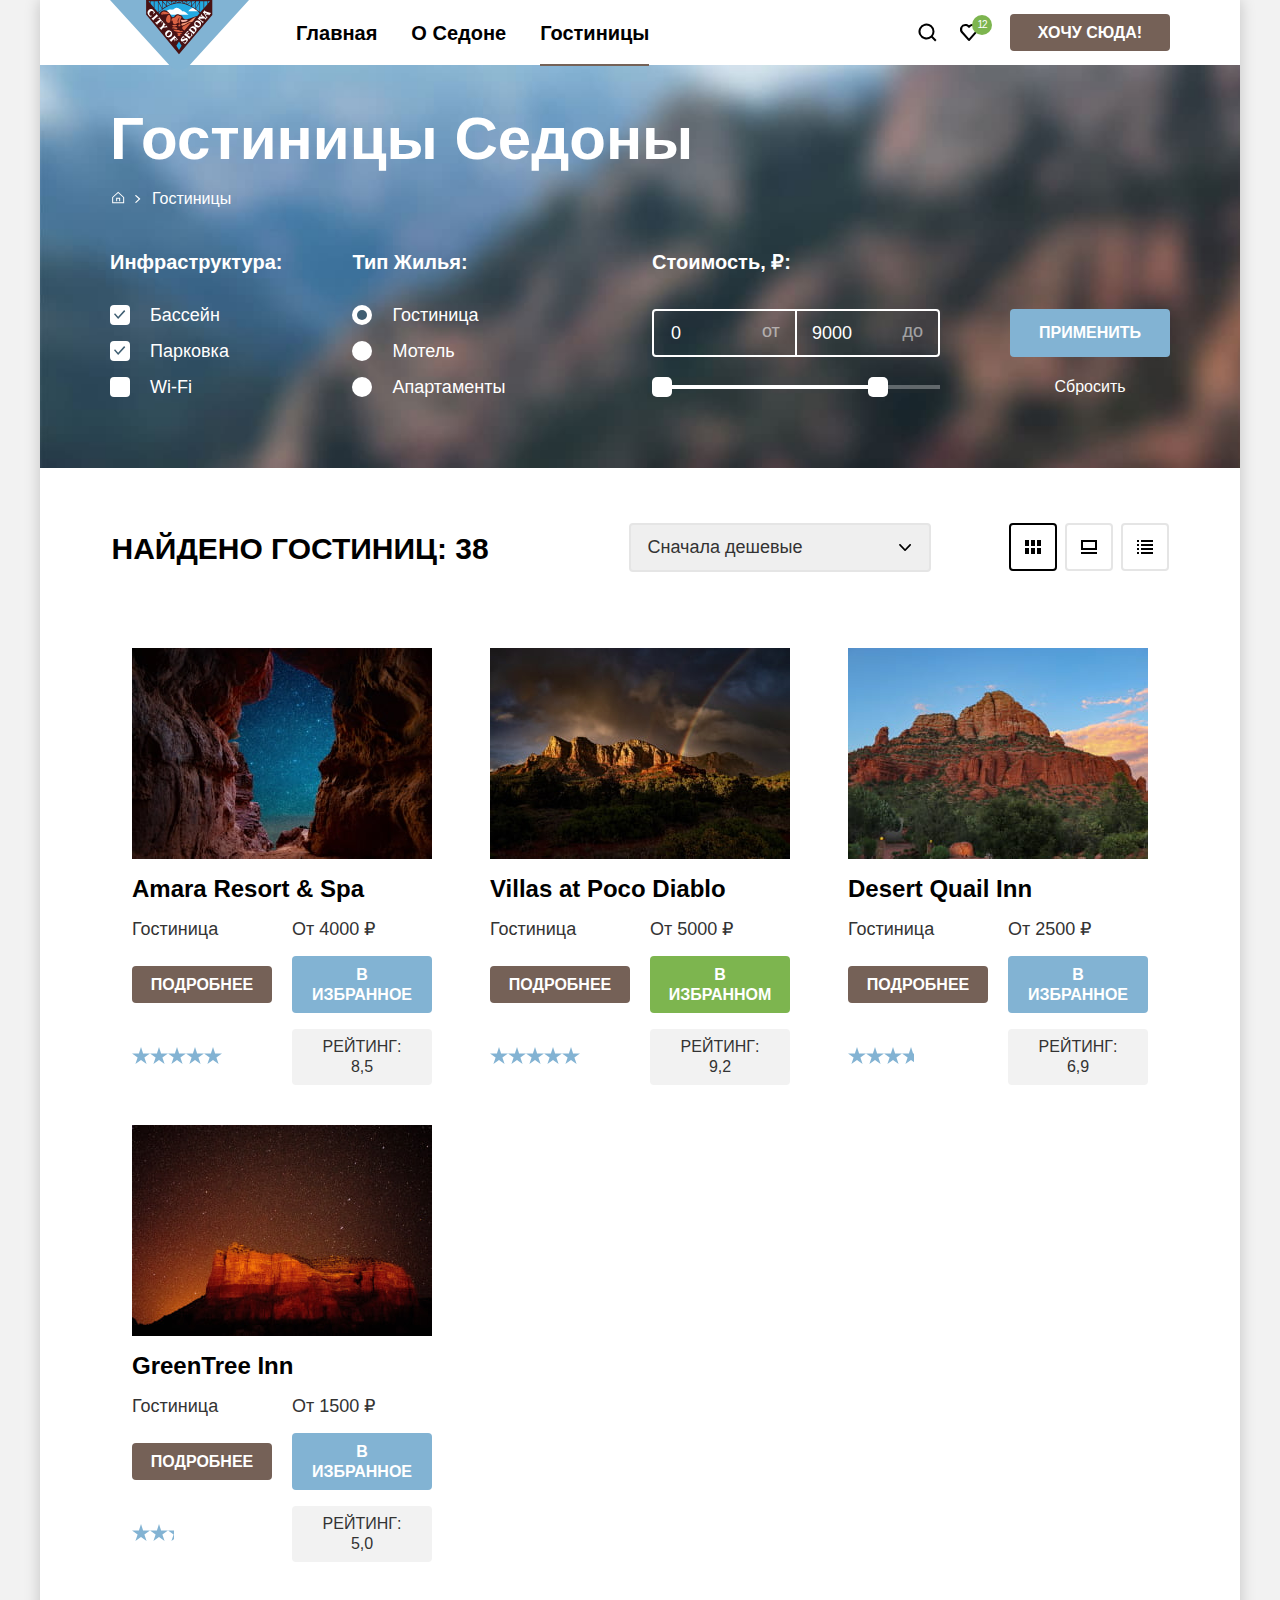
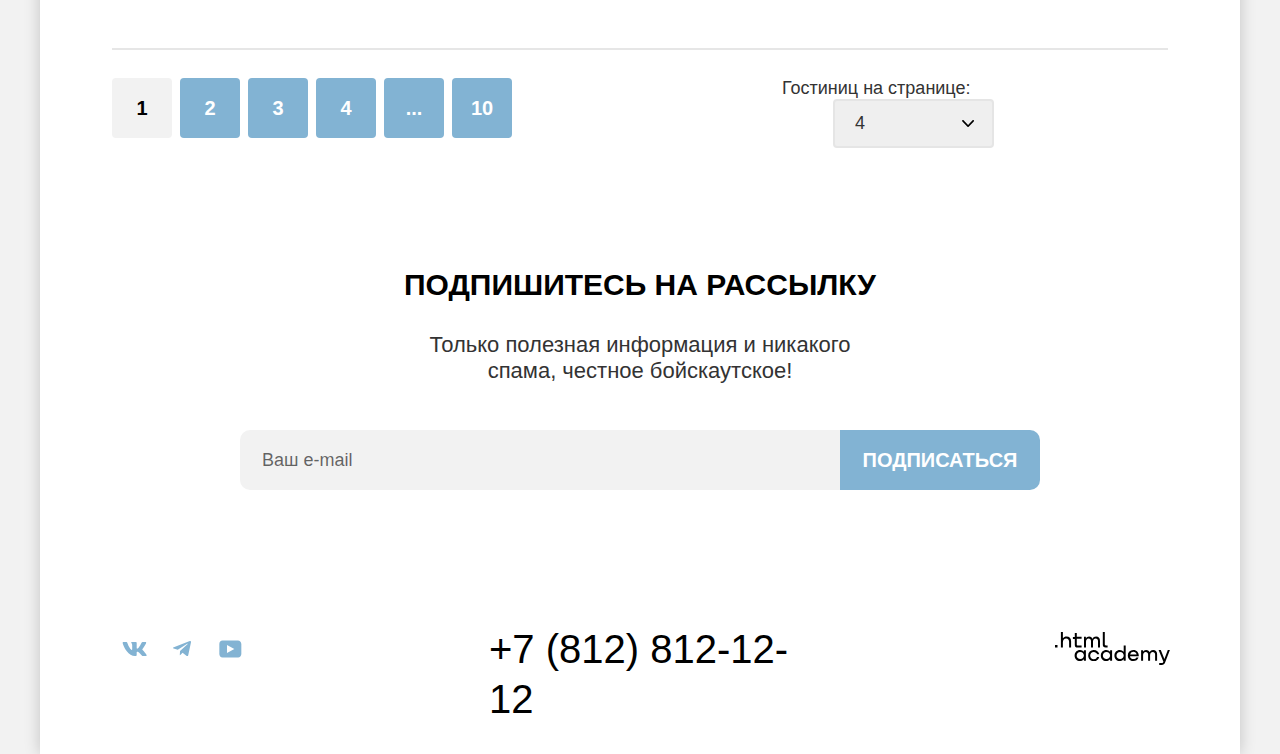
==== commit 6587cf83: "Финализирует проект" ====
--- a/catalog.html
+++ b/catalog.html
@@ -9,16 +9,16 @@
   <body>
     <div class="size-fix">
       <header class="page-header">
+        <a class="page-header-logo" href="index.html">
+          <img
+            class="page-header-logo-img"
+            alt="Логотип."
+            src="images/sedona-logo.svg"
+            width="139"
+            height="70"
+          />
+        </a>
         <nav class="navigation">
-          <a class="page-header-logo" href="index.html">
-            <img
-              class="page-header-logo-img"
-              alt="Логотип."
-              src="images/sedona-logo.svg"
-              width="139"
-              height="70"
-            />
-          </a>
           <ul class="navigation-list">
             <li class="navigation-item">
               <a class="navigation-link" href="index.html">Главная</a>
@@ -36,40 +36,12 @@
           </ul>
           <ul class="navigation-list navigation-list-icons">
             <li class="navigation-icon">
-              <a class="navigation-link-icon" href="#">
-                <svg
-                  class="navigation-icon-svg"
-                  width="18"
-                  height="18"
-                  fill="none"
-                  aria-hidden="true"
-                  focusable="false"
-                  xmlns="http://www.w3.org/2000/svg"
-                >
-                  <path
-                    d="m18.5 17-3.7-3.7a8 8 0 0 0 1.7-4.8 8 8 0 1 0-3.1 6.3l3.7 3.7 1.4-1.5Zm-10-2.5a6 6 0 0 1-6-6 6 6 0 0 1 12 0 6 6 0 0 1-6 6Z"
-                    fill="#000"
-                  />
-                </svg>
+              <a class="navigation-link-icon navigation-link-icon-search" href="#">
                 <span class="visually-hidden">Поиск</span>
               </a>
             </li>
             <li class="navigation-icon">
-              <a class="navigation-link-icon" href="#">
-                <svg
-                  class="navigation-icon-svg"
-                  width="18"
-                  height="17"
-                  fill="none"
-                  aria-hidden="true"
-                  focusable="false"
-                  xmlns="http://www.w3.org/2000/svg"
-                >
-                  <path
-                    d="M8.9 17a1 1 0 0 1-.8-.4l-7-7.9A5.4 5.4 0 0 1 5.5 0C6.8 0 8 .5 9 1.3a5.5 5.5 0 0 1 9 4.1c0 1.3-.5 2.5-1.3 3.4l-7 7.9c-.2.2-.4.3-.8.3Zm-6-9.5L9 14.4l6.2-7c.5-.5.7-1.2.7-2 0-1.8-1.5-3.3-3.3-3.3-1 0-2 .5-2.7 1.3-.3.3-.6.4-.9.4-.3 0-.6-.2-.8-.4a3.7 3.7 0 0 0-2.7-1.3 3.3 3.3 0 0 0-3.3 3.3c-.1.9.3 1.6.7 2.1-.1 0-.1 0 0 0Z"
-                    fill="#000"
-                  />
-                </svg>
+              <a class="navigation-link-icon navigation-link-icon-favourite" href="#">
                 <span class="visually-hidden">Избранное</span>
                 <span class="navigation-item favourite-number">12</span>
               </a>
@@ -198,7 +170,7 @@
                           value="appartment"
                         />
                         <span class="control-mark"></span>
-                        <span>Аппартаменты</span></label
+                        <span>Апартаменты</span></label
                       >
                     </li>
                   </ul>
@@ -318,7 +290,7 @@
 
           <ul class="hotel-list">
             <li class="hotel-item">
-              <div class="hotel-item-img">
+              <a class="hotel-item-img" href="#">
                 <img
                   class="hotel-img"
                   src="images/hotel-1-amara.jpg"
@@ -326,8 +298,8 @@
                   width="300"
                   height="211"
                 />
-              </div>
-              <h3 class="hotel-title">Amara Resort & Spa</h3>
+              </a>
+              <a class="hotel-title" href="#">Amara Resort & Spa</a>
               <div class="hotel-item-bottom">
                 <p class="hotel-description">Гостиница</p>
                 <p class="hotel-price">От 4000 ₽</p>
@@ -349,7 +321,7 @@
             </li>
 
             <li class="hotel-item">
-              <div class="hotel-item-img">
+              <a class="hotel-item-img" href="#">
                 <img
                   class="hotel-img"
                   src="images/hotel-2-villas.jpg"
@@ -357,8 +329,8 @@
                   width="300"
                   height="211"
                 />
-              </div>
-              <h3 class="hotel-title">Villas at Poco Diablo</h3>
+              </a>
+              <a class="hotel-title" href="#">Villas at Poco Diablo</a>
               <div class="hotel-item-bottom">
                 <p class="hotel-description">Гостиница</p>
                 <p class="hotel-price">От 5000 ₽</p>
@@ -380,7 +352,7 @@
             </li>
 
             <li class="hotel-item">
-              <div class="hotel-item-img">
+              <a class="hotel-item-img" href="#">
                 <img
                   class="hotel-img"
                   src="images/hotel-3-desert.jpg"
@@ -388,8 +360,8 @@
                   width="300"
                   height="211"
                 />
-              </div>
-              <h3 class="hotel-title">Desert Quail Inn</h3>
+              </a>
+              <a class="hotel-title" href="#">Desert Quail Inn</a>
               <div class="hotel-item-bottom">
                 <p class="hotel-description">Гостиница</p>
                 <p class="hotel-price">От 2500 ₽</p>
@@ -410,7 +382,7 @@
               </div>
             </li>
             <li class="hotel-item">
-              <div class="hotel-item-img">
+              <a class="hotel-item-img" href="#">
                 <img
                   class="hotel-img"
                   src="images/hotel-4-greentree.jpg"
@@ -418,8 +390,8 @@
                   width="300"
                   height="211"
                 />
-              </div>
-              <h3 class="hotel-title">GreenTree Inn</h3>
+              </a>
+              <a class="hotel-title" href="#">GreenTree Inn</a>
               <div class="hotel-item-bottom">
                 <p class="hotel-description">Гостиница</p>
                 <p class="hotel-price">От 1500 ₽</p>
@@ -447,19 +419,19 @@
                   <a class="pagination-link pagination-current">1</a>
                 </li>
                 <li class="pagination-item">
-                  <a class="pagination-link" href="#">2</a>
+                  <a class="pagination-link button-blue" href="#">2</a>
                 </li>
                 <li class="pagination-item">
-                  <a class="pagination-link" href="#">3</a>
+                  <a class="pagination-link button-blue" href="#">3</a>
                 </li>
                 <li class="pagination-item">
-                  <a class="pagination-link" href="#">4</a>
+                  <a class="pagination-link button-blue" href="#">4</a>
                 </li>
                 <li class="pagination-item">
-                  <a class="pagination-link" href="#">...</a>
+                  <a class="pagination-link button-blue" href="#">...</a>
                 </li>
                 <li class="pagination-item">
-                  <a class="pagination-link" href="#">10</a>
+                  <a class="pagination-link button-blue" href="#">10</a>
                 </li>
               </ul>
             </div>
@@ -560,19 +532,8 @@
                     class="footer-social-link"
                     href="https://www.youtube.com/user/htmlacademyru"
                   >
-                    <svg
-                      class="footer-social-icon"
-                      width="20"
-                      height="14"
-                      fill="none"
-                      xmlns="http://www.w3.org/2000/svg"
-                    >
-                      <path
-                        fill-rule="evenodd"
-                        clip-rule="evenodd"
-                        d="m18 0 2 2v10l-2 2H2l-2-2V2l2-2h16Zm-5 7-5 3V4l5 3Z"
-                        fill="#83B3D3"
-                      />
+                    <svg width="23" height="18" viewBox="0 0 23 18" fill="none" xmlns="http://www.w3.org/2000/svg">
+                      <path d="M18.9402 0.5H3.50738C1.64668 0.5 0.333252 2.09375 0.333252 3.9V13.9937C0.333252 15.9062 1.64668 17.5 3.50738 17.5H19.1591C20.8009 17.5 22.3333 15.9063 22.3333 14.1V3.9C22.1143 2.09375 20.8009 0.5 18.9402 0.5ZM7.99494 13.0375V4.9625L15.3283 9L7.99494 13.0375Z" fill="#83B3D3"/>
                     </svg>
                     <span class="visually-hidden">YouTube</span>
                   </a>
@@ -610,10 +571,22 @@
         </section>
       </footer>
     </div>
+
     <div class="modal-container modal-container-close">
       <div class="modal modal-search">
         <button class="modal-close-button">
           <span class="visually-hidden">Закрыть</span>
+          <svg
+            class="close-button-cross"
+            viewBox="0 0 13 13"
+            fill="none"
+            xmlns="http://www.w3.org/2000/svg"
+          >
+            <path
+              d="M13 1.2 11.8 0 6.5 5.3 1.2 0 0 1.2l5.3 5.3L0 11.8 1.2 13l5.3-5.3 5.3 5.3 1.2-1.2-5.3-5.3L13 1.2Z"
+              fill="#000"
+            />
+          </svg>
         </button>
         <section class="modal-content">
           <h2 class="modal-title">поиск гостиницы в седоне</h2>
@@ -630,7 +603,7 @@
               <div class="modal-field-wrapper">
                 <input
                   class="search-form-field search-form-field-date"
-                  type="date"
+                  type="text"
                   id="search-checkin"
                   name="search-checkin"
                   placeholder="Укажите дату"
@@ -642,15 +615,15 @@
               </div>
             </div>
             <div class="field-group">
-              <label class="modal-label" for="search-checkin"
+              <label class="modal-label" for="search-checkout"
                 >Дата Выезда:</label
               >
               <div class="modal-field-wrapper">
                 <input
                   class="search-form-field search-form-field-date"
-                  type="date"
-                  id="search-checkin"
-                  name="search-checkin"
+                  type="text"
+                  id="search-checkout"
+                  name="search-checkout"
                   placeholder="Укажите дату"
                   value="1 сентября 2021"
                 />
@@ -659,26 +632,106 @@
                 >
               </div>
             </div>
-            <div class="field-group">
-              <label class="modal-label" for="search-adults">Взрослые:</label>
-              <input
-                class="search-form-field"
-                type="number"
-                id="search-adults"
-                name="search-adults"
-                value="2"
-              />
-            </div>
-            <div class="field-group">
-              <label class="modal-label" for="search-kids">Дети:</label>
-              <span class="modal-information"></span>
-              <input
-                class="search-form-field"
-                type="number"
-                id="search-kids"
-                name="search-kids"
-                value="1"
-              />
+            <div class="field-group-number-wrapper">
+              <div class="field-group">
+                <label class="modal-label" for="search-adults">Взрослые:</label>
+                <div class="input-number-wrapper">
+                <button class="input-number-button input-number-button-minus" type="button">
+                  <span
+                    class="search-form-svg-wrapper"
+                  >
+                    <svg
+                      class="search-form-svg"
+                      viewBox="0 0 13 1"
+                      fill="none"
+                      xmlns="http://www.w3.org/2000/svg"
+                    >
+                      <path d="M0 0v1h13V0H0Z" fill="#000" />
+                    </svg>
+                  </span>
+                </button>
+                <input
+                  class="search-form-field search-form-field-number"
+                  type="number"
+                  id="search-adults"
+                  name="search-adults"
+                  value="2"
+                />
+                <button class="input-number-button  input-number-button-plus" type="button">
+                  <span
+                    class="search-form-svg-wrapper"
+                  >
+                    <svg
+                      class="search-form-svg"
+                      viewBox="0 0 13 13"
+                      fill="none"
+                      xmlns="http://www.w3.org/2000/svg"
+                    >
+                      <path d="M13 6H7V0H6v6H0v1h6v6h1V7h6V6Z" fill="#000" />
+                    </svg>
+                  </span>
+                </button>
+              </div>
+              </div>
+              <div class="field-group">
+                <label
+                  class="modal-label modal-label-with-information"
+                  for="search-kids"
+                  >Дети:
+                  <span class="tooltip">
+                    <button
+                      class="modal-information"
+                      type="button"
+                      aria-labelledby="tooltip-label"
+                    ></button>
+                    <span class="tooltip-text" role="tooltip" id="tooltip-label"
+                      >Укажите количество детей, которые будут с вами, возраст
+                      которых от 6 до 18 лет. Дети до 6 лет размещаются
+                      бесплатно.</span
+                    >
+                  </span>
+                </label>
+                <div class="input-number-wrapper">
+                <button class="input-number-button  input-number-button-minus" type="button">
+                  <span
+                    class="search-form-svg-wrapper"
+                  >
+                    <svg
+                      class="search-form-svg"
+                      viewBox="0 0 13 1"
+                      fill="none"
+                      xmlns="http://www.w3.org/2000/svg"
+                    >
+                      <path d="M0 0v1h13V0H0Z" fill="#000" />
+                    </svg>
+                  </span>
+                </button>
+                <input
+                  class="search-form-field search-form-field-number"
+                  type="number"
+                  id="search-kids"
+                  name="search-kids"
+                  value="1"
+                />
+                <button
+                  class="input-number-button input-number-button-plus"
+                  type="button"
+                >
+                  <span
+                    class="search-form-svg-wrapper"
+                  >
+                    <svg
+                      class="search-form-svg"
+                      viewBox="0 0 13 13"
+                      fill="none"
+                      xmlns="http://www.w3.org/2000/svg"
+                    >
+                      <path d="M13 6H7V0H6v6H0v1h6v6h1V7h6V6Z" fill="#000" />
+                    </svg>
+                  </span>
+                </button>
+              </div>
+              </div>
             </div>
             <button class="button button-blue search-form-button" type="submit">
               найти
--- a/styles/style.css
+++ b/styles/style.css
@@ -22,8 +22,6 @@
 
 body {
   margin: 0 auto;
-  display: flex;
-  flex-direction: column;
   height: 100%;
   font-family: "PT Sans", sans-serif;
   font-size: 22px;
@@ -33,8 +31,6 @@
 }
 
 .size-fix {
-  display: flex;
-  flex-direction: column;
   width: 1200px;
   min-height: 100%;
   margin: 0 auto;
@@ -53,6 +49,8 @@
 }
 
 .button {
+  font-family: inherit;
+  margin: 0;
   text-transform: uppercase;
   font-weight: 700;
   text-decoration: none;
@@ -80,19 +78,26 @@
   padding-left: 15px;
 }
 
+.button-blue {
+  background-color: #82B3D3;
+}
+
 .button-brown:hover,
 .button-brown:focus {
   background-color: #615048;
+  outline-style: none;
 }
 
 .button-blue:hover,
 .button-blue:focus {
   background-color: #68A2CA;
+  outline-style: none;
 }
 
 .button-favourits-added:hover,
 .button-favourits-added:focus {
   background-color: #6C9E42;
+  outline-style: none;
 }
 
 .page-select {
@@ -108,7 +113,7 @@
   color: #333333;
   background-image: url("../images/selector-arrow.svg");
   background-repeat: no-repeat;
-  background-position: right 21px center;
+  background-position: right 18px center;
   background-size: 12px;
   cursor: pointer;
   outline-style: none;
@@ -134,6 +139,8 @@
 /* Шапка */
 
 .page-header {
+  display: flex;
+  padding: 0 70px;
   background: #FFFFFF;
   color: #000000;
 }
@@ -148,6 +155,11 @@
   z-index: 1;
 }
 
+.page-header-logo:focus {
+  outline: none;
+  opacity: 0.3;
+}
+
 .page-header-logo-img {
   display: block;
 }
@@ -171,7 +183,7 @@
   display: flex;
   flex-wrap: wrap;
   justify-content: flex-end;
-  align-items: center;
+  align-items: start;
   width: 310px;
   margin-left: auto;
   list-style: none;
@@ -180,7 +192,7 @@
 .navigation-link-current::after {
   content: "";
   position: absolute;
-  border: 2px solid #756257;
+  border: 1px solid #756257;
   height: 0px;
   left: 17px;
   right: 17px;
@@ -190,7 +202,7 @@
 .navigation-link {
   display: block;
   position: relative;
-  padding: 20px 17px;
+  padding: 20px 17px 19px 17px;
   font-size: 20px;
   line-height: 26px;
   font-weight: 700;
@@ -201,10 +213,14 @@
   color: #000000;
 }
 
+.navigation-link:focus {
+  outline: none;
+  color:rgba(0, 0, 0, 0.3);
+}
+
 .navigation-link-icon {
   position: relative;
   display: flex;
-  align-items: center;
   justify-content: center;
   min-width: 42px;
   margin: 0;
@@ -212,15 +228,45 @@
   text-decoration: none;
 }
 
+.navigation-link-icon:focus {
+  outline: none;
+}
+
+.navigation-link-icon:focus .navigation-button {
+  background-color: #615048;
+}
+
+.navigation-link-icon-search:focus,
+.navigation-link-icon-favourite:focus {
+  opacity: 0.3;
+}
+
+.navigation-link-icon-search {
+  background-image: url("../images/search-icon.svg");
+  background-repeat: no-repeat;
+  background-position: center;
+  background-size: 19px;
+  height: 65px;
+}
+
+.navigation-link-icon-favourite {
+  position: relative;
+  background-image: url("../images/favourites-icon.svg");
+  background-repeat: no-repeat;
+  background-position: center;
+  background-size: 18px;
+  height: 65px;
+
+}
+
 .favourite-number {
   display: flex;
   position: absolute;
-  align-items: center;
   justify-content: center;
-  bottom: 6px;
+  bottom: 30px;
   left: 24px;
   margin: 0;
-  padding: 0;
+  padding-top: 3px;
   background-color: #7DB54F;
   width: 20px;
   height: 20px;
@@ -230,11 +276,13 @@
   letter-spacing: -0.1em;
   font-weight: 400;
   color: #FFFFFF;
+  box-sizing: border-box;
 }
 
 .navigation-button {
   min-width: 130px;
   margin-left: 20px;
+  margin-top: 14px;
   background: #756157;
   font-size: 16px;
   line-height: 20px;
@@ -250,7 +298,7 @@
 .promo-image {
   background-image: url("../images/promo-background.jpg");
   background-repeat: no-repeat;
-  background-size: 100% 100%;
+  background-size: cover;
   text-align: center;
   background-color: #000000;
   color: #FFFFFF;
@@ -268,21 +316,16 @@
   margin-bottom: -1px;
   background-image: url("../images/promo-image-triangles.svg");
   background-size: auto auto;
-  background-position: center bottom;
+  background-position: center bottom 1px;
   background-repeat: no-repeat;
 }
 
-.promo {
+.promo-container {
   text-align: center;
   background-color: #FFFFFF;
   color: #000000;
-  margin: 0;
-  padding: 63px 0 90px;
-}
-
-.promo-container {
-  width: 680px;
-  margin: 0 auto;
+  padding: 63px 272px 90px 272px;
+  margin: 0;
 }
 
 .promo-title {
@@ -304,7 +347,6 @@
   padding: 0;
   display: grid;
   grid-template-columns: repeat(3, 400px);
-  grid-template-rows: auto auto auto;
 }
 
 .advantages-block-image {
@@ -317,17 +359,18 @@
 
 .advantages-block-image-true-towm {
   background-image: url("../images/advantages-1.jpg");
+  background-size: cover;
 }
 
 .advantages-block-image-devils-bridge {
   background-image: url("../images/advantages-2.jpg");
+  background-size: cover;
 }
 
 .advantages-item-container {
   grid-column: span 3;
   display: grid;
   grid-template-columns: repeat(3, 400px);
-  grid-template-rows: auto auto;
 }
 
 .advantages-list-true-town {
@@ -340,6 +383,9 @@
 }
 
 .advantages-item {
+  display: flex;
+  flex-grow: 1;
+  box-sizing: border-box;
   width: 400px;
   min-height: 384px;
   text-align: center;
@@ -378,16 +424,21 @@
 }
 
 .advantages-block {
+  box-sizing: border-box;
   min-height: 384px;
   display: flex;
-  padding: 0 85px;
+  flex-grow: 1;
+  padding: 103px 85px 102px 85px;
   flex-direction: column;
-  align-content: center;
-  justify-content: center;
+}
+
+.advantages-block-true-town {
+  padding: 80px 85px 81px 85px;
 }
 
 
 .advantages-block-with-photo {
+  padding: 92px 85px;
   background-color: #82B3D3;
   color: #FFFFFF;
 }
@@ -441,9 +492,9 @@
 .advantages-block-souvenirs::before {
   content: "";
   width: 75px;
-  height: 72px;
-  margin: 0 auto;
-  margin-bottom: 30px;
+  height: 76px;
+  margin: -2px auto;
+  margin-bottom: 28px;
   background-image: url("../images/souvenirs-icon.svg");
   background-repeat: no-repeat;
   background-position: center;
@@ -476,6 +527,8 @@
 .interested-description {
   margin-bottom: 56px;
   color: #333333;
+  text-align: left;
+  text-indent: 102px;
 }
 
 .interested-button {
@@ -488,7 +541,7 @@
 }
 
 .subscription {
-  padding-top: 94px;
+  padding-top: 119px;
   padding-bottom: 94px;
   text-align: center;
 }
@@ -498,13 +551,14 @@
   width: 800px;
 }
 
-.subscription-page {
+.subscription.subscription-page {
   background-color: #333333;
   color: #FFFFFF;
   background-image: url("../images/subscription-background.jpg");
-  background-size: 100% 100%;
+  background-size: cover;
   background-repeat: no-repeat;
   text-align: center;
+  padding: 94px 0 94px 0;
 }
 
 .sudscription-title {
@@ -529,7 +583,7 @@
 
 .subscription-email {
   margin: 0;
-  padding: 20px 0 20px 22px;
+  padding: 20px 0 19px 22px;
   border: none;
   border-radius: 10px 0px 0px 10px;
   flex-grow: 1;
@@ -573,8 +627,8 @@
   padding: 12px 15px;
   min-width: 200px;
   font-size: 20px;
+  font-style: normal;
   line-height: 36px;
-  background-color: #82B3D3;
   border-radius: 0px 10px 10px 0px;
 }
 
@@ -617,11 +671,16 @@
   justify-content: center;
   width: 48px;
   height: 40px;
+  padding-top: 5px;
 }
 
 .footer-social-link:hover path,
 .footer-social-link:focus path {
   fill: #68A2CA;
+}
+
+.footer-social-link:focus {
+  outline: none;
 }
 
 .footer-social-link:active path {
@@ -641,7 +700,7 @@
 
 .phone-link {
   font-size: 40px;
-  line-height: 40px;
+  line-height: 50px;
   text-decoration: none;
   color: #000000;
 }
@@ -649,15 +708,25 @@
 .phone-link:hover,
 .phone-link:focus {
   color: #756157;
+  outline: none;
 }
 
 .phone-link:active {
   color: rgba(117, 97, 87, 0.3);
 }
 
+.copyright-link {
+  display: block;
+  padding-top: 8px;
+}
+
 .copyright-icon:hover path,
-.copyright-icon:focus path {
+.copyright-link:focus path {
   fill: #756157;
+}
+
+.copyright-link:focus {
+  outline: none;
 }
 
 .copyright-icon:active path {
@@ -678,7 +747,7 @@
   background-image: url("../images/filter-background.jpg");
   background-color: #000000;
   background-repeat: no-repeat;
-  background-size: 100% 100%;
+  background-size: cover;
   color: #FFFFFF;
 }
 
@@ -707,11 +776,10 @@
 
 .breadcrumbs-item {
   display: flex;
-  flex-wrap: no-wrap;
   align-items: center;
   font-size: 16px;
   line-height: 21px;
-  margin-right: 10px;
+  margin-right: 11px;
   margin-bottom: 40px;
 }
 
@@ -734,10 +802,14 @@
   fill: rgba(255, 255, 255, 0.3);
 }
 
+.breadcrumbs-link:focus {
+  outline: none;
+}
+
 .breadcrumbs-item:not(:last-child)::after {
   content: "";
-  width: 12px;
-  height: 12px;
+  width: 6px;
+  height: 8px;
   background-image: url("../images/breadcrumbs-more.svg");
   background-repeat: no-repeat;
   background-position: center;
@@ -811,13 +883,9 @@
   background: rgba(255, 255, 255, 0.6);
 }
 
-.control:focus .control-mark {
+.control-input:focus + .control-mark {
   background: rgba(255, 255, 255, 0.6);
   box-shadow: 0 0 0 3px #83B3D3;
-  outline-style: none;
-}
-
-.control:focus {
   outline-style: none;
 }
 
@@ -914,6 +982,7 @@
   border-left: 1px solid #FFFFFF;
   border-top-right-radius: 4px;
   border-bottom-right-radius: 4px;
+  padding-left: 15px;
 }
 
 .catalog-filter-label::before {
@@ -963,6 +1032,7 @@
   height: 20px;
   background: #FFFFFF;
   border-radius: 5px;
+  border: none;
   text-decoration: none;
   cursor: pointer;
 }
@@ -982,22 +1052,21 @@
 
 .toggle-max {
   top: -8px;
-  right: -10px;
+  right: -8px;
 }
 
 .catalog-filter-buttons-wrapper {
   display: flex;
   flex-direction: column;
   align-items: center;
-  margin-top: 58px;
+  margin-top: 60px;
 }
 
 .button-catalog-apply {
   display: inline-block;
   padding: 14px 15px;
-  margin-bottom: 18px;
+  margin-bottom: 20px;
   min-width: 160px;
-  background-color: #82B3D3;
   font-size: 16px;
   line-height: 20px;
   cursor: pointer;
@@ -1008,8 +1077,9 @@
   background-color: transparent;
   padding: 0;
   margin: 0;
-  min-width: 94px;
-  min-height: 26px;
+  min-width: 66px;
+  min-height: 20px;
+  font-family: inherit;
   font-size: 16px;
   line-height: 20px;
   color: #FFFFFF;
@@ -1044,10 +1114,11 @@
   width: 1057px;
   margin: 0 auto;
   margin-bottom: 56px;
-  padding-top: 50px;
+  padding-top: 55px;
 }
 
 .catalog-hotel-descriprion {
+  padding-top: 8px;
   font-weight: 700;
   font-size: 30px;
   line-height: 36px;
@@ -1074,12 +1145,17 @@
   border-radius: 4px;
 }
 
+.catalog-grid-toggler-selected {
+  border-color: #000000;
+}
+
 .catalog-grid-toggler:hover,
 .catalog-grid-toggler:active {
   border-color: #000000;
 }
 
 .catalog-grid-toggler:focus {
+  outline: none;
   border-color: #68A2CA;
 }
 
@@ -1117,6 +1193,7 @@
   font-weight: 700;
   font-size: 24px;
   line-height: 28px;
+  text-decoration: none;
   color: #000000;
 }
 
@@ -1165,16 +1242,24 @@
   background-repeat: repeat-x;
 }
 
+.hotel-stars-one {
+  width: 24px;
+}
+
+.hotel-stars-two {
+  width: 42px;
+}
+
+.hotel-stars-three {
+  width: 66px;
+}
+
 .hotel-stars-four {
   width: 90px;
 }
 
-.hotel-stars-three {
-  width: 66px;
-}
-
-.hotel-stars-two {
-  width: 42px;
+.hotel-stars-five {
+  width: 114px;
 }
 
 .hotel-rating {
@@ -1233,7 +1318,6 @@
   font-size: 20px;
   line-height: 36px;
   text-align: center;
-  background-color: #82B3D3;
   color: #FFFFFF;
 }
 
@@ -1260,8 +1344,8 @@
 
 .select-control {
   margin-left: 51px;
-  padding-right: 127px;
-  padding-left: 17px;
+  padding-right: 126px;
+  padding-left: 20px;
 }
 
 .hotel-list-footer-selection {
@@ -1283,6 +1367,7 @@
 }
 
 /* Модальное окно */
+
 .modal-container {
   position: fixed;
   top: 0;
@@ -1292,6 +1377,10 @@
   height: 100%;
   background-color: rgba(242, 242, 242, 0.8);
   z-index: 2;
+}
+
+.modal-container-close {
+  display: none;
 }
 
 .modal {
@@ -1304,6 +1393,7 @@
 }
 
 .modal-search {
+  box-sizing: border-box;
   width: 715px;
 }
 
@@ -1315,13 +1405,31 @@
   width: 53px;
   height: 53px;
   background-color: #F2F2F2;
-  background-image: url("../images/cross.svg");
-  background-repeat: no-repeat;
-  background-position: center;
-  background-size: 13px;
   border-radius: 50%;
   border: none;
   cursor: pointer;
+}
+
+.modal-close-button:hover,
+.modal-close-button:focus,
+.modal-close-button:active {
+  background-color: #E6E6E6;
+}
+
+.modal-close-button:focus {
+  outline-style: none;
+  box-shadow: 0 0 0 3px #83B3D3;
+}
+
+.close-button-cross {
+  position: absolute;
+  width: 13px;
+  top: 20px;
+  left: 20px;
+}
+
+.modal-close-button:active path {
+  fill: rgba(0, 0, 0, 0.3);
 }
 
 .modal-title {
@@ -1348,12 +1456,20 @@
 .modal-label {
   margin: 0;
   padding: 12px 18px 12px 0;
-  min-width: 155px;
+  width: 155px;
+  box-sizing: border-box;
   font-weight: 700;
   font-size: 20px;
   line-height: 26px;
 }
 
+.modal-label-with-information {
+  display: flex;
+  justify-content: flex-end;
+  width: 135px;
+  box-sizing: border-box;
+}
+
 .modal-field-wrapper {
   display: flex;
   flex-direction: column;
@@ -1362,8 +1478,7 @@
 
 .search-form-field {
   margin: 0;
-  margin-bottom: 8px;
-  padding: 14px 40px 14px 19px;
+  padding: 0;
   font-family: inherit;
   font-weight: 400;
   font-size: 18px;
@@ -1372,7 +1487,6 @@
   background: #F2F2F2;
   border-radius: 4px;
   border: none;
-  flex-grow: 1;
   cursor: pointer;
   outline-style: none;
   appearance: none;
@@ -1380,11 +1494,113 @@
   -moz-appearance: none;
 }
 
+.search-form-field::-webkit-input-placeholder {
+  color: rgba(0, 0, 0, 0.6);
+}
+
+.search-form-field::-moz-placeholder {
+  color: rgba(0, 0, 0, 0.6);
+}
+
 .search-form-field-date {
+  flex-grow: 1;
+  margin-bottom: 8px;
+  padding: 14px 40px 14px 19px;
   background-image: url("../images/calendar.svg");
   background-repeat: no-repeat;
   background-size: 15px;
   background-position: right 19px center;
+}
+
+.search-form-field-date:hover,
+.search-form-field-date:focus {
+  background-color: #E6E6E6;
+}
+
+.search-form-field-date:focus-visible {
+  outline-style: none;
+  box-shadow: 0 0 0 3px #83B3D3;
+}
+
+.search-form-field-date:active {
+  background-color: #FFFFFF;
+  box-shadow: 0 0 0 2px #000000 inset;
+}
+
+.search-form-field-number {
+  max-width: 133px;
+  text-align: center;
+}
+
+.search-form-field-number::-webkit-outer-spin-button,
+.search-form-field-number::-webkit-inner-spin-button {
+  -webkit-appearance: none;
+  margin: 0;
+}
+
+.input-number-wrapper {
+  position: relative;
+  display: flex;
+}
+
+.input-number-button {
+  position: absolute;
+  width: 42px;
+  height: 50px;
+  top: 0;
+  border: none;
+  margin: 0;
+  padding: 0;
+  background-color: transparent;
+  cursor: pointer;
+}
+
+.input-number-button-minus {
+  left: 0;
+  padding-left: 16px;
+}
+
+.input-number-button-plus {
+  right: 0;
+  padding-right: 16px;
+  text-align: right;
+}
+
+.search-form-svg-wrapper {
+  display: inline-flex;
+  justify-content: center;
+  align-items: center;
+  width: 19px;
+  height: 19px;
+  border-radius: 2px;
+  border: none;
+  background-color: transparent;
+  margin: 0;
+  padding: 0;
+}
+
+.search-form-svg {
+  display: inline-block;
+  width: 13px;
+  height: 13px;
+}
+
+.search-form-svg path {
+  fill: rgba(0, 0, 0, 0.3);
+}
+
+.input-number-button:hover path,
+.input-number-button:focus path {
+  fill: #000000;
+}
+
+.input-number-button:focus {
+  outline-style: none;
+}
+
+.input-number-button:focus .search-form-svg-wrapper {
+  outline-style: none;
+  box-shadow: 0 0 0 3px #83B3D3;
 }
 
 .modal-message {
@@ -1398,13 +1614,29 @@
   color: #FF5757;
 }
 
+.field-group-number-wrapper {
+  display: flex;
+  flex-wrap: wrap;
+  justify-content: space-between;
+  margin-bottom: 29px;
+}
+
 .modal-information {
   display: block;
   position: relative;
+  margin: 0;
+  padding: 0;
   width: 25px;
   height: 25px;
   border-radius: 50%;
+  cursor: pointer;
+  border: none;
   background: #83B3D3;
+}
+
+.modal-information:hover,
+.modal-information:active {
+  background-color: #68A2CA;
 }
 
 .modal-information::before {
@@ -1426,3 +1658,52 @@
   left: 12px;
   background-color: #ffffff;
 }
+
+.tooltip {
+  position: relative;
+  margin-left: 5px;
+}
+
+.tooltip-text {
+  background-color: #333333;
+  color: #ffffff;
+  font-size: 16px;
+  line-height: 21px;
+  font-weight: normal;
+  text-transform: none;
+  padding: 15px 18px 18px 22px;
+  border-radius: 10px;
+  box-shadow: 0px 15px 30px rgba(0, 0, 0, 0.3);
+  width: 256px;
+  box-sizing: border-box;
+  position: absolute;
+  transform: translateX(-50%);
+  left: 50%;
+  z-index: 1;
+  display: none;
+  margin-top: 15px;
+}
+
+.tooltip-text::before {
+  position: absolute;
+  content: "";
+  left: 50%;
+  top: 0;
+  width: 19px;
+  height: 19px;
+  background-color: #333333;
+  transform: translateX(-50%) translateY(-50%) rotate(45deg);
+  transform-origin: center;
+}
+
+.modal-information:hover+.tooltip-text,
+.modal-information:focus+.tooltip-text {
+  display: block;
+}
+
+.search-form-button {
+  padding: 10px 0px 10px 0px;
+  margin: 0;
+  font-size: 20px;
+  line-height: 40px;
+}
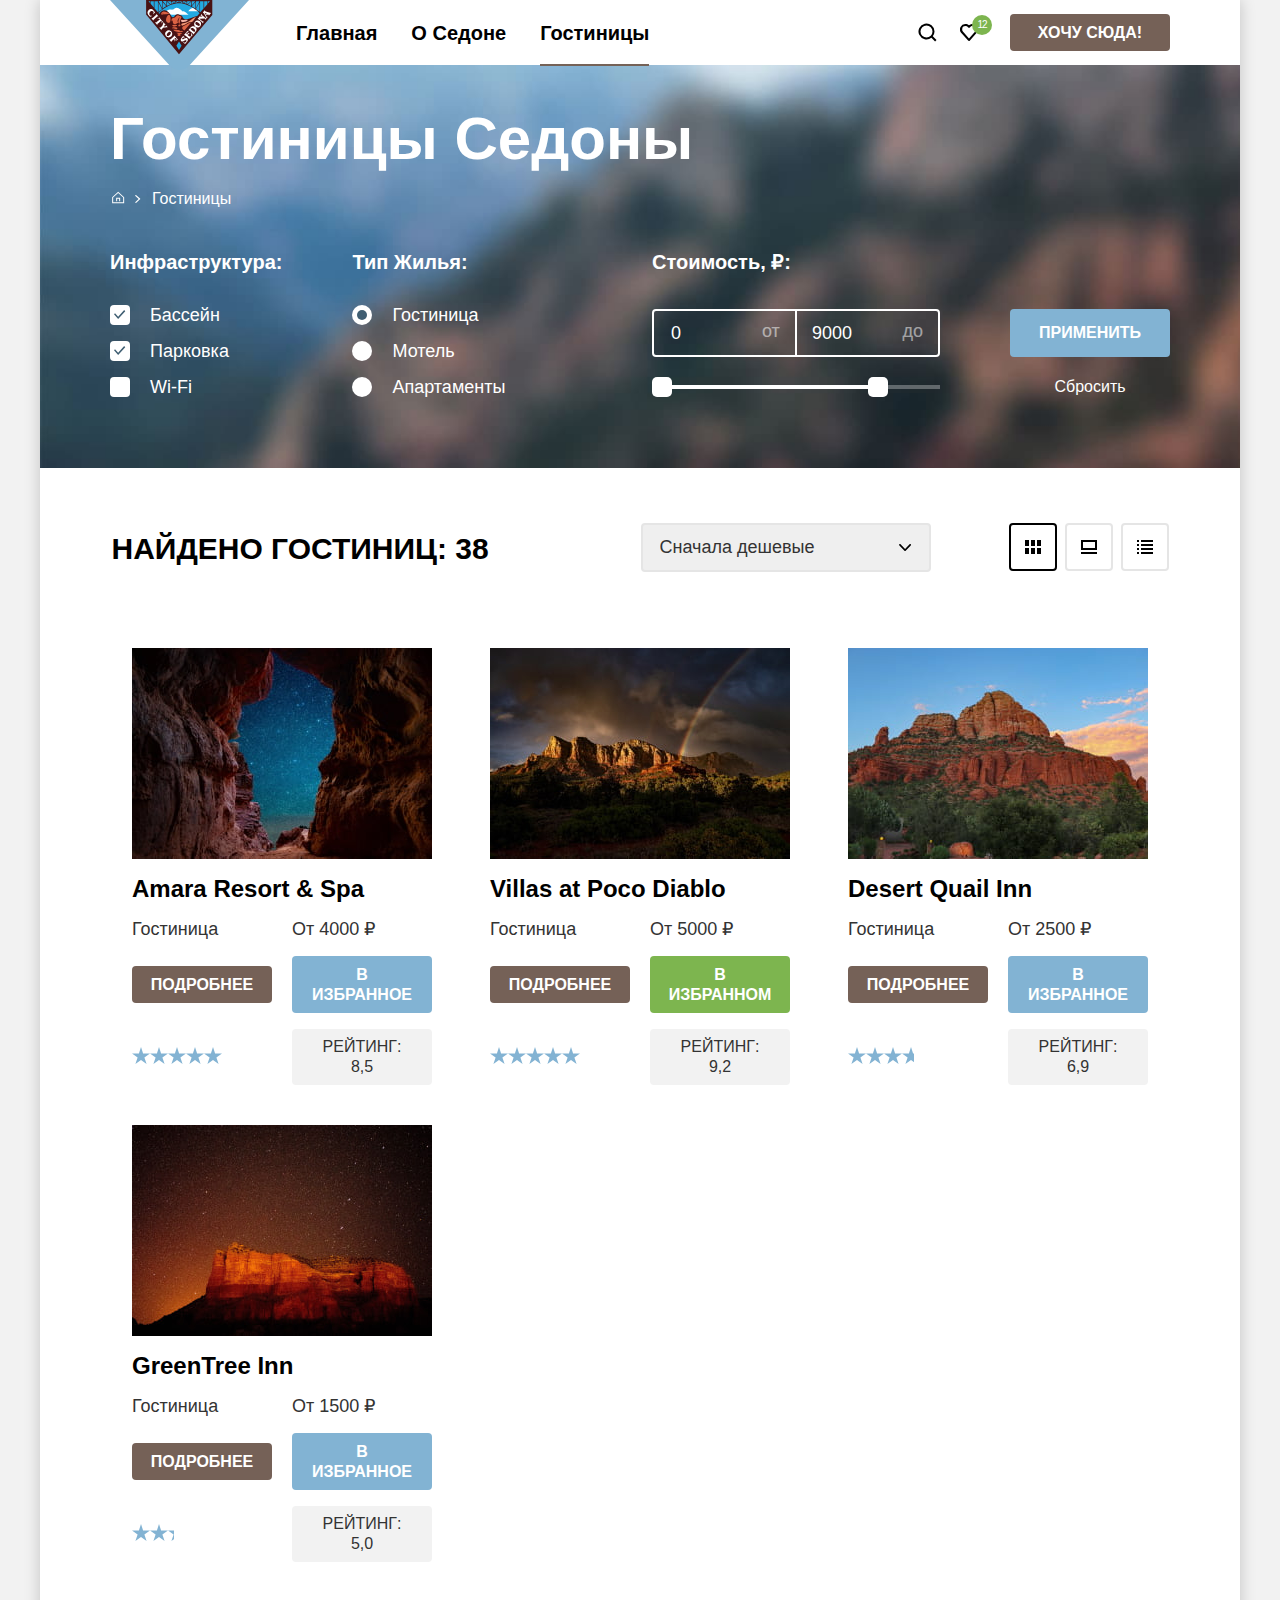
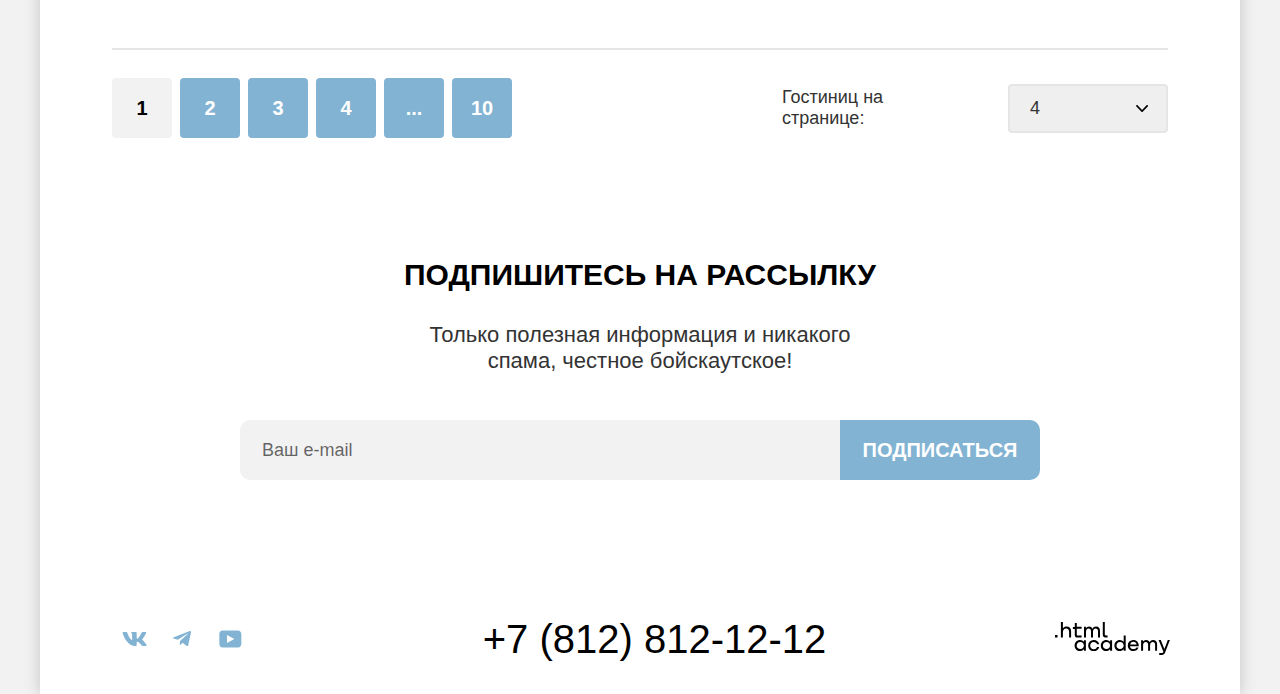
==== commit e150d968: "Отрабатывает 1  2 критерии" ====
--- a/catalog.html
+++ b/catalog.html
@@ -4,6 +4,12 @@
     <meta charset="utf-8" />
     <title>HTML Academy: Седона</title>
     <link rel="stylesheet" href="styles/style.css" />
+    <link
+      rel="icon"
+      type="image/png"
+      sizes="32x32"
+      href="./images/favicon.ico"
+    />
   </head>
 
   <body>
@@ -36,12 +42,18 @@
           </ul>
           <ul class="navigation-list navigation-list-icons">
             <li class="navigation-icon">
-              <a class="navigation-link-icon navigation-link-icon-search" href="#">
+              <a
+                class="navigation-link-icon navigation-link-icon-search"
+                href="#"
+              >
                 <span class="visually-hidden">Поиск</span>
               </a>
             </li>
             <li class="navigation-icon">
-              <a class="navigation-link-icon navigation-link-icon-favourite" href="#">
+              <a
+                class="navigation-link-icon navigation-link-icon-favourite"
+                href="#"
+              >
                 <span class="visually-hidden">Избранное</span>
                 <span class="navigation-item favourite-number">12</span>
               </a>
@@ -436,17 +448,14 @@
               </ul>
             </div>
 
-            <div class="hotel-list-footer-selection">
-              <label class="selection-description"
-                >Гостиниц на странице:<select
-                  class="page-select select-control"
-                >
+              <label class="hotel-list-footer-selection">
+                <span>Гостиниц на странице:</span>
+                <select class="page-select select-control">
                   <option value="4">4</option>
-                  <option value="4">6</option>
-                  <option value="4">8</option>
+                  <option value="6">6</option>
+                  <option value="8">8</option>
                 </select>
               </label>
-            </div>
           </div>
         </section>
       </main>
@@ -482,6 +491,7 @@
         </section>
 
         <section class="page-footer-bottom">
+          <h2 class="visually-hidden">Контактные данные</h2>
           <div class="page-footer-navigation">
             <section class="footer-social">
               <h2 class="visually-hidden">Ссылки на социальные сети</h2>
@@ -532,8 +542,17 @@
                     class="footer-social-link"
                     href="https://www.youtube.com/user/htmlacademyru"
                   >
-                    <svg width="23" height="18" viewBox="0 0 23 18" fill="none" xmlns="http://www.w3.org/2000/svg">
-                      <path d="M18.9402 0.5H3.50738C1.64668 0.5 0.333252 2.09375 0.333252 3.9V13.9937C0.333252 15.9062 1.64668 17.5 3.50738 17.5H19.1591C20.8009 17.5 22.3333 15.9063 22.3333 14.1V3.9C22.1143 2.09375 20.8009 0.5 18.9402 0.5ZM7.99494 13.0375V4.9625L15.3283 9L7.99494 13.0375Z" fill="#83B3D3"/>
+                    <svg
+                      width="23"
+                      height="18"
+                      viewBox="0 0 23 18"
+                      fill="none"
+                      xmlns="http://www.w3.org/2000/svg"
+                    >
+                      <path
+                        d="M18.9402 0.5H3.50738C1.64668 0.5 0.333252 2.09375 0.333252 3.9V13.9937C0.333252 15.9062 1.64668 17.5 3.50738 17.5H19.1591C20.8009 17.5 22.3333 15.9063 22.3333 14.1V3.9C22.1143 2.09375 20.8009 0.5 18.9402 0.5ZM7.99494 13.0375V4.9625L15.3283 9L7.99494 13.0375Z"
+                        fill="#83B3D3"
+                      />
                     </svg>
                     <span class="visually-hidden">YouTube</span>
                   </a>
@@ -571,174 +590,5 @@
         </section>
       </footer>
     </div>
-
-    <div class="modal-container modal-container-close">
-      <div class="modal modal-search">
-        <button class="modal-close-button">
-          <span class="visually-hidden">Закрыть</span>
-          <svg
-            class="close-button-cross"
-            viewBox="0 0 13 13"
-            fill="none"
-            xmlns="http://www.w3.org/2000/svg"
-          >
-            <path
-              d="M13 1.2 11.8 0 6.5 5.3 1.2 0 0 1.2l5.3 5.3L0 11.8 1.2 13l5.3-5.3 5.3 5.3 1.2-1.2-5.3-5.3L13 1.2Z"
-              fill="#000"
-            />
-          </svg>
-        </button>
-        <section class="modal-content">
-          <h2 class="modal-title">поиск гостиницы в седоне</h2>
-
-          <form
-            class="search-form"
-            action="https://echo.htmlacademy.ru/"
-            method="get"
-          >
-            <div class="field-group">
-              <label class="modal-label" for="search-checkin"
-                >Дата Заезда:</label
-              >
-              <div class="modal-field-wrapper">
-                <input
-                  class="search-form-field search-form-field-date"
-                  type="text"
-                  id="search-checkin"
-                  name="search-checkin"
-                  placeholder="Укажите дату"
-                  value="27 апреля 2020"
-                />
-                <span class="modal-message modal-warning"
-                  >Мы не можем отправить вас в прошлое.</span
-                >
-              </div>
-            </div>
-            <div class="field-group">
-              <label class="modal-label" for="search-checkout"
-                >Дата Выезда:</label
-              >
-              <div class="modal-field-wrapper">
-                <input
-                  class="search-form-field search-form-field-date"
-                  type="text"
-                  id="search-checkout"
-                  name="search-checkout"
-                  placeholder="Укажите дату"
-                  value="1 сентября 2021"
-                />
-                <span class="modal-message"
-                  >На эти даты есть свободные номера. Пока есть.</span
-                >
-              </div>
-            </div>
-            <div class="field-group-number-wrapper">
-              <div class="field-group">
-                <label class="modal-label" for="search-adults">Взрослые:</label>
-                <div class="input-number-wrapper">
-                <button class="input-number-button input-number-button-minus" type="button">
-                  <span
-                    class="search-form-svg-wrapper"
-                  >
-                    <svg
-                      class="search-form-svg"
-                      viewBox="0 0 13 1"
-                      fill="none"
-                      xmlns="http://www.w3.org/2000/svg"
-                    >
-                      <path d="M0 0v1h13V0H0Z" fill="#000" />
-                    </svg>
-                  </span>
-                </button>
-                <input
-                  class="search-form-field search-form-field-number"
-                  type="number"
-                  id="search-adults"
-                  name="search-adults"
-                  value="2"
-                />
-                <button class="input-number-button  input-number-button-plus" type="button">
-                  <span
-                    class="search-form-svg-wrapper"
-                  >
-                    <svg
-                      class="search-form-svg"
-                      viewBox="0 0 13 13"
-                      fill="none"
-                      xmlns="http://www.w3.org/2000/svg"
-                    >
-                      <path d="M13 6H7V0H6v6H0v1h6v6h1V7h6V6Z" fill="#000" />
-                    </svg>
-                  </span>
-                </button>
-              </div>
-              </div>
-              <div class="field-group">
-                <label
-                  class="modal-label modal-label-with-information"
-                  for="search-kids"
-                  >Дети:
-                  <span class="tooltip">
-                    <button
-                      class="modal-information"
-                      type="button"
-                      aria-labelledby="tooltip-label"
-                    ></button>
-                    <span class="tooltip-text" role="tooltip" id="tooltip-label"
-                      >Укажите количество детей, которые будут с вами, возраст
-                      которых от 6 до 18 лет. Дети до 6 лет размещаются
-                      бесплатно.</span
-                    >
-                  </span>
-                </label>
-                <div class="input-number-wrapper">
-                <button class="input-number-button  input-number-button-minus" type="button">
-                  <span
-                    class="search-form-svg-wrapper"
-                  >
-                    <svg
-                      class="search-form-svg"
-                      viewBox="0 0 13 1"
-                      fill="none"
-                      xmlns="http://www.w3.org/2000/svg"
-                    >
-                      <path d="M0 0v1h13V0H0Z" fill="#000" />
-                    </svg>
-                  </span>
-                </button>
-                <input
-                  class="search-form-field search-form-field-number"
-                  type="number"
-                  id="search-kids"
-                  name="search-kids"
-                  value="1"
-                />
-                <button
-                  class="input-number-button input-number-button-plus"
-                  type="button"
-                >
-                  <span
-                    class="search-form-svg-wrapper"
-                  >
-                    <svg
-                      class="search-form-svg"
-                      viewBox="0 0 13 13"
-                      fill="none"
-                      xmlns="http://www.w3.org/2000/svg"
-                    >
-                      <path d="M13 6H7V0H6v6H0v1h6v6h1V7h6V6Z" fill="#000" />
-                    </svg>
-                  </span>
-                </button>
-              </div>
-              </div>
-            </div>
-            <button class="button button-blue search-form-button" type="submit">
-              найти
-            </button>
-          </form>
-        </section>
-      </div>
-    </div>
   </body>
 </html>
--- a/styles/style.css
+++ b/styles/style.css
@@ -1,3 +1,4 @@
+
 @font-face {
   font-family: "PT Sans";
   font-style: normal;
@@ -34,7 +35,8 @@
   width: 1200px;
   min-height: 100%;
   margin: 0 auto;
-  box-shadow: 0px 0px 15px rgba(0, 0, 0, 0.2);
+  -webkit-box-shadow: 0px 0px 15px rgba(0, 0, 0, 0.2);
+          box-shadow: 0px 0px 15px rgba(0, 0, 0, 0.2);
 }
 
 .visually-hidden {
@@ -139,6 +141,8 @@
 /* Шапка */
 
 .page-header {
+  display: -webkit-box;
+  display: -ms-flexbox;
   display: flex;
   padding: 0 70px;
   background: #FFFFFF;
@@ -165,14 +169,19 @@
 }
 
 .navigation {
+  display: -webkit-box;
+  display: -ms-flexbox;
   display: flex;
   width: 1060px;
   margin: 0 auto;
 }
 
 .navigation-list {
-  display: flex;
-  flex-wrap: wrap;
+  display: -webkit-box;
+  display: -ms-flexbox;
+  display: flex;
+  -ms-flex-wrap: wrap;
+      flex-wrap: wrap;
   margin: 0;
   padding: 0;
   width: 500px;
@@ -180,10 +189,17 @@
 }
 
 .navigation-list-icons {
-  display: flex;
-  flex-wrap: wrap;
-  justify-content: flex-end;
-  align-items: start;
+  display: -webkit-box;
+  display: -ms-flexbox;
+  display: flex;
+  -ms-flex-wrap: wrap;
+      flex-wrap: wrap;
+  -webkit-box-pack: end;
+      -ms-flex-pack: end;
+          justify-content: flex-end;
+  -webkit-box-align: start;
+      -ms-flex-align: start;
+          align-items: start;
   width: 310px;
   margin-left: auto;
   list-style: none;
@@ -220,8 +236,12 @@
 
 .navigation-link-icon {
   position: relative;
-  display: flex;
-  justify-content: center;
+  display: -webkit-box;
+  display: -ms-flexbox;
+  display: flex;
+  -webkit-box-pack: center;
+      -ms-flex-pack: center;
+          justify-content: center;
   min-width: 42px;
   margin: 0;
   padding: 0;
@@ -260,9 +280,13 @@
 }
 
 .favourite-number {
+  display: -webkit-box;
+  display: -ms-flexbox;
   display: flex;
   position: absolute;
-  justify-content: center;
+  -webkit-box-pack: center;
+      -ms-flex-pack: center;
+          justify-content: center;
   bottom: 30px;
   left: 24px;
   margin: 0;
@@ -276,7 +300,8 @@
   letter-spacing: -0.1em;
   font-weight: 400;
   color: #FFFFFF;
-  box-sizing: border-box;
+  -webkit-box-sizing: border-box;
+          box-sizing: border-box;
 }
 
 .navigation-button {
@@ -292,7 +317,9 @@
 
 .main-container {
   margin: 0;
-  flex-grow: 1;
+  -webkit-box-flex: 1;
+      -ms-flex-positive: 1;
+          flex-grow: 1;
 }
 
 .promo-image {
@@ -345,6 +372,7 @@
 .advantages-list {
   margin: 0;
   padding: 0;
+  display: -ms-grid;
   display: grid;
   grid-template-columns: repeat(3, 400px);
 }
@@ -354,6 +382,7 @@
   background-size: auto auto;
   background-position: center bottom;
   background-repeat: no-repeat;
+  -ms-grid-column-span: 2;
   grid-column: span 2;
 }
 
@@ -368,7 +397,9 @@
 }
 
 .advantages-item-container {
+  -ms-grid-column-span: 3;
   grid-column: span 3;
+  display: -ms-grid;
   display: grid;
   grid-template-columns: repeat(3, 400px);
 }
@@ -376,6 +407,7 @@
 .advantages-list-true-town {
   margin: 0;
   padding: 0;
+  display: -ms-grid;
   display: grid;
   grid-template-columns: repeat(3, 400px);
   min-height: 384px;
@@ -383,9 +415,14 @@
 }
 
 .advantages-item {
-  display: flex;
-  flex-grow: 1;
-  box-sizing: border-box;
+  display: -webkit-box;
+  display: -ms-flexbox;
+  display: flex;
+  -webkit-box-flex: 1;
+      -ms-flex-positive: 1;
+          flex-grow: 1;
+  -webkit-box-sizing: border-box;
+          box-sizing: border-box;
   width: 400px;
   min-height: 384px;
   text-align: center;
@@ -393,7 +430,9 @@
 }
 
 .advantages-item-big {
+  -ms-grid-column-span: 3;
   grid-column: span 3;
+  display: -ms-grid;
   display: grid;
   grid-template-columns: repeat(3, 400px);
 }
@@ -424,12 +463,22 @@
 }
 
 .advantages-block {
-  box-sizing: border-box;
+  -webkit-box-sizing: border-box;
+          box-sizing: border-box;
   min-height: 384px;
-  display: flex;
-  flex-grow: 1;
+  max-width: 400px;
+  word-wrap: break-word;
+  display: -webkit-box;
+  display: -ms-flexbox;
+  display: flex;
+  -webkit-box-flex: 1;
+      -ms-flex-positive: 1;
+          flex-grow: 1;
   padding: 103px 85px 102px 85px;
-  flex-direction: column;
+  -webkit-box-orient: vertical;
+  -webkit-box-direction: normal;
+      -ms-flex-direction: column;
+          flex-direction: column;
 }
 
 .advantages-block-true-town {
@@ -577,6 +626,8 @@
 }
 
 .subscription-form {
+  display: -webkit-box;
+  display: -ms-flexbox;
   display: flex;
   margin: 0 auto;
 }
@@ -586,7 +637,9 @@
   padding: 20px 0 19px 22px;
   border: none;
   border-radius: 10px 0px 0px 10px;
-  flex-grow: 1;
+  -webkit-box-flex: 1;
+      -ms-flex-positive: 1;
+          flex-grow: 1;
   background: #F2F2F2;
   color: #000000;
   font-family: inherit;
@@ -612,7 +665,8 @@
 .subscription-email:focus {
   background: #E6E6E6;
   color: #000000;
-  box-shadow: 0 0 0 3px #83B3D3;
+  -webkit-box-shadow: 0 0 0 3px #83B3D3;
+          box-shadow: 0 0 0 3px #83B3D3;
   outline-style: none;
 }
 
@@ -640,8 +694,12 @@
 }
 
 .page-footer-navigation {
-  display: flex;
-  justify-content: space-between;
+  display: -webkit-box;
+  display: -ms-flexbox;
+  display: flex;
+  -webkit-box-pack: justify;
+      -ms-flex-pack: justify;
+          justify-content: space-between;
   width: 1060px;
   margin: 0 auto;
   padding-top: 40px;
@@ -649,12 +707,15 @@
 }
 
 .footer-social {
-  max-width: 170px;
+  max-width: 300px;
 }
 
 .footer-social-list {
-  display: flex;
-  flex-wrap: wrap;
+  display: -webkit-box;
+  display: -ms-flexbox;
+  display: flex;
+  -ms-flex-wrap: wrap;
+      flex-wrap: wrap;
   margin: 0;
   padding: 0;
   min-width: 26px;
@@ -666,9 +727,15 @@
 }
 
 .footer-social-link {
-  display: flex;
-  align-items: center;
-  justify-content: center;
+  display: -webkit-box;
+  display: -ms-flexbox;
+  display: flex;
+  -webkit-box-align: center;
+      -ms-flex-align: center;
+          align-items: center;
+  -webkit-box-pack: center;
+      -ms-flex-pack: center;
+          justify-content: center;
   width: 48px;
   height: 40px;
   padding-top: 5px;
@@ -688,7 +755,7 @@
 }
 
 .phone {
-  width: 331px;
+  max-width: 380px;
 }
 
 .footer-phone {
@@ -737,7 +804,9 @@
 
 .main-catalog {
   margin: 0;
-  flex-grow: 1;
+  -webkit-box-flex: 1;
+      -ms-flex-positive: 1;
+          flex-grow: 1;
 }
 
 /* Фильтры каталога */
@@ -745,7 +814,7 @@
 .catalog-header {
   padding: 35px 70px 70px;
   background-image: url("../images/filter-background.jpg");
-  background-color: #000000;
+  background-color: #333333;
   background-repeat: no-repeat;
   background-size: cover;
   color: #FFFFFF;
@@ -766,6 +835,8 @@
 }
 
 .breadcrumbs {
+  display: -webkit-box;
+  display: -ms-flexbox;
   display: flex;
   margin: 0;
   padding: 0;
@@ -775,8 +846,12 @@
 }
 
 .breadcrumbs-item {
-  display: flex;
-  align-items: center;
+  display: -webkit-box;
+  display: -ms-flexbox;
+  display: flex;
+  -webkit-box-align: center;
+      -ms-flex-align: center;
+          align-items: center;
   font-size: 16px;
   line-height: 21px;
   margin-right: 11px;
@@ -817,8 +892,11 @@
 
 
 .catalog-filter-form {
-  display: flex;
-  flex-wrap: nowrap;
+  display: -webkit-box;
+  display: -ms-flexbox;
+  display: flex;
+  -ms-flex-wrap: nowrap;
+      flex-wrap: nowrap;
 }
 
 .catalog-filter-group {
@@ -885,7 +963,8 @@
 
 .control-input:focus + .control-mark {
   background: rgba(255, 255, 255, 0.6);
-  box-shadow: 0 0 0 3px #83B3D3;
+  -webkit-box-shadow: 0 0 0 3px #83B3D3;
+          box-shadow: 0 0 0 3px #83B3D3;
   outline-style: none;
 }
 
@@ -924,6 +1003,8 @@
 }
 
 .range-wrapper-inputs {
+  display: -webkit-box;
+  display: -ms-flexbox;
   display: flex;
   position: relative;
   margin-top: 4px;
@@ -936,7 +1017,8 @@
   padding-left: 17px;
   width: 144px;
   height: 48px;
-  box-sizing: border-box;
+  -webkit-box-sizing: border-box;
+          box-sizing: border-box;
   font-family: inherit;
   font-style: normal;
   font-weight: 400;
@@ -949,7 +1031,7 @@
   outline-style: none;
   appearance: none;
   -webkit-appearance: none;
-  -moz-appearance: none;
+  -moz-appearance: textfield;
 }
 
 .range-input::-webkit-outer-spin-button,
@@ -963,7 +1045,9 @@
 }
 
 .range-input:focus {
-  box-shadow: 0px 0px 0px 3px #81B3D2 inset,
+  -webkit-box-shadow: 0px 0px 0px 3px #81B3D2 inset,
+    0px 0px 0px 3px #81B3D2;
+          box-shadow: 0px 0px 0px 3px #81B3D2 inset,
     0px 0px 0px 3px #81B3D2;
 }
 
@@ -1038,12 +1122,14 @@
 }
 
 .range-toggle:focus {
-  box-shadow: 0px 0px 0 3px #83B3D3;
+  -webkit-box-shadow: 0px 0px 0 3px #83B3D3;
+          box-shadow: 0px 0px 0 3px #83B3D3;
   outline-style: none;
 }
 
 .range-toggle:active {
-  box-shadow: 0px 0px 0 2px #83B3D3;
+  -webkit-box-shadow: 0px 0px 0 2px #83B3D3;
+          box-shadow: 0px 0px 0 2px #83B3D3;
 }
 
 .toggle-min {
@@ -1056,9 +1142,16 @@
 }
 
 .catalog-filter-buttons-wrapper {
-  display: flex;
-  flex-direction: column;
-  align-items: center;
+  display: -webkit-box;
+  display: -ms-flexbox;
+  display: flex;
+  -webkit-box-orient: vertical;
+  -webkit-box-direction: normal;
+      -ms-flex-direction: column;
+          flex-direction: column;
+  -webkit-box-align: center;
+      -ms-flex-align: center;
+          align-items: center;
   margin-top: 60px;
 }
 
@@ -1094,7 +1187,8 @@
 
 .catalog-filter-reset:focus {
   color: #FFFFFF;
-  box-shadow: 0 0 0 3px #83B3D3;
+  -webkit-box-shadow: 0 0 0 3px #83B3D3;
+          box-shadow: 0 0 0 3px #83B3D3;
   outline-style: none;
 }
 
@@ -1110,6 +1204,8 @@
 }
 
 .catalog-hotel-header {
+  display: -webkit-box;
+  display: -ms-flexbox;
   display: flex;
   width: 1057px;
   margin: 0 auto;
@@ -1126,18 +1222,26 @@
 }
 
 .catalog-hotel-select {
+  width: 290px;
+  box-sizing: border-box;
   margin-left: auto;
   margin-right: 78px;
-  padding-right: 126px;
-  padding-left: 17px;
+  padding: 0 17px;
 
 }
 
 .catalog-grid-toggler {
-  display: flex;
-  box-sizing: border-box;
-  align-items: center;
-  justify-content: center;
+  display: -webkit-box;
+  display: -ms-flexbox;
+  display: flex;
+  -webkit-box-sizing: border-box;
+          box-sizing: border-box;
+  -webkit-box-align: center;
+      -ms-flex-align: center;
+          align-items: center;
+  -webkit-box-pack: center;
+      -ms-flex-pack: center;
+          justify-content: center;
   margin-right: 8px;
   width: 48px;
   height: 48px;
@@ -1164,7 +1268,9 @@
 }
 
 .hotel-list {
+  display: -ms-grid;
   display: grid;
+  -ms-grid-columns: 340px 18px 340px 18px 340px;
   grid-template-columns: repeat(3, 340px);
   gap: 0 18px;
   width: 1056px;
@@ -1174,8 +1280,13 @@
 }
 
 .hotel-item {
-  display: flex;
-  flex-direction: column;
+  display: -webkit-box;
+  display: -ms-flexbox;
+  display: flex;
+  -webkit-box-orient: vertical;
+  -webkit-box-direction: normal;
+      -ms-flex-direction: column;
+          flex-direction: column;
   padding: 20px;
   list-style-type: none;
 }
@@ -1186,8 +1297,15 @@
   margin-bottom: 16px;
 }
 
+.hotel-item-img:focus{
+  outline-style: none;
+  opacity: 0.6;
+}
+
 .hotel-title {
-  flex-grow: 1;
+  -webkit-box-flex: 1;
+      -ms-flex-positive: 1;
+          flex-grow: 1;
   margin: 0;
   margin-bottom: 16px;
   font-weight: 700;
@@ -1197,9 +1315,18 @@
   color: #000000;
 }
 
+.hotel-title:focus {
+  outline: none;
+  opacity: 0.6;
+}
+
 .hotel-item-bottom {
+  display: -ms-grid;
   display: grid;
-  align-items: center;
+  -webkit-box-align: center;
+      -ms-flex-align: center;
+          align-items: center;
+  -ms-grid-columns: 140px 20px 140px;
   grid-template-columns: 140px 140px;
   gap: 16px 20px;
 }
@@ -1209,10 +1336,13 @@
   font-size: 18px;
   line-height: 21px;
   color: #333333;
+  word-wrap: break-word;
 }
 
 .hotel-price {
-  align-self: end;
+  -ms-flex-item-align: end;
+      -ms-grid-row-align: end;
+      align-self: end;
   margin: 0;
   font-size: 18px;
   line-height: 21px;
@@ -1236,6 +1366,8 @@
 }
 
 .hotel-stars {
+  display: -webkit-box;
+  display: -ms-flexbox;
   display: flex;
   padding: 10px 0;
   background-image: url("../images/star.svg");
@@ -1275,6 +1407,8 @@
 }
 
 .hotel-list-footer-container {
+  display: -webkit-box;
+  display: -ms-flexbox;
   display: flex;
   position: relative;
   width: 1056px;
@@ -1292,6 +1426,8 @@
 }
 
 .pagination {
+  display: -webkit-box;
+  display: -ms-flexbox;
   display: flex;
   margin: 0;
   padding: 0;
@@ -1306,10 +1442,17 @@
 }
 
 .pagination-link {
-  display: flex;
-  box-sizing: border-box;
-  justify-content: center;
-  align-items: center;
+  display: -webkit-box;
+  display: -ms-flexbox;
+  display: flex;
+  -webkit-box-sizing: border-box;
+          box-sizing: border-box;
+  -webkit-box-pack: center;
+      -ms-flex-pack: center;
+          justify-content: center;
+  -webkit-box-align: center;
+      -ms-flex-align: center;
+          align-items: center;
   border-radius: 4px;
   width: 60px;
   height: 60px;
@@ -1335,23 +1478,28 @@
   color: #000000;
 }
 
-.selection-description {
-  margin: 0;
-  padding: 0;
-  display: inline-block;
+.select-control {
+  width: 160px;
+  flex-grow: 0;
+  flex-shrink: 0;
+  margin-left: 51px;
+  padding: 0 20px;
   box-sizing: border-box;
-}
-
-.select-control {
-  margin-left: 51px;
-  padding-right: 126px;
-  padding-left: 20px;
 }
 
 .hotel-list-footer-selection {
   width: 386px;
+  display: flex;
+  align-items: center;
+  justify-content: space-between;
+  margin: 0;
   margin-left: auto;
-  align-self: center;
+  padding: 0;
+  -webkit-box-sizing: border-box;
+          box-sizing: border-box;
+  -ms-flex-item-align: center;
+      -ms-grid-row-align: center;
+      align-self: center;
   font-size: 18px;
   line-height: 21px;
   color: #333333;
@@ -1372,6 +1520,8 @@
   position: fixed;
   top: 0;
   left: 0;
+  display: -webkit-box;
+  display: -ms-flexbox;
   display: flex;
   width: 100%;
   height: 100%;
@@ -1388,12 +1538,14 @@
   margin: auto;
   padding: 62px 70px 70px 70px;
   background-color: #ffffff;
-  box-shadow: 0px 25px 50px rgba(0, 0, 0, 0.15);
+  -webkit-box-shadow: 0px 25px 50px rgba(0, 0, 0, 0.15);
+          box-shadow: 0px 25px 50px rgba(0, 0, 0, 0.15);
   border-radius: 30px;
 }
 
 .modal-search {
-  box-sizing: border-box;
+  -webkit-box-sizing: border-box;
+          box-sizing: border-box;
   width: 715px;
 }
 
@@ -1418,7 +1570,8 @@
 
 .modal-close-button:focus {
   outline-style: none;
-  box-shadow: 0 0 0 3px #83B3D3;
+  -webkit-box-shadow: 0 0 0 3px #83B3D3;
+          box-shadow: 0 0 0 3px #83B3D3;
 }
 
 .close-button-cross {
@@ -1444,11 +1597,18 @@
 }
 
 .search-form {
-  display: flex;
-  flex-direction: column;
+  display: -webkit-box;
+  display: -ms-flexbox;
+  display: flex;
+  -webkit-box-orient: vertical;
+  -webkit-box-direction: normal;
+      -ms-flex-direction: column;
+          flex-direction: column;
 }
 
 .field-group {
+  display: -webkit-box;
+  display: -ms-flexbox;
   display: flex;
   margin-bottom: 11px;
 }
@@ -1457,23 +1617,36 @@
   margin: 0;
   padding: 12px 18px 12px 0;
   width: 155px;
-  box-sizing: border-box;
+  -webkit-box-sizing: border-box;
+          box-sizing: border-box;
   font-weight: 700;
   font-size: 20px;
   line-height: 26px;
 }
 
 .modal-label-with-information {
-  display: flex;
-  justify-content: flex-end;
+  display: -webkit-box;
+  display: -ms-flexbox;
+  display: flex;
+  -webkit-box-pack: end;
+      -ms-flex-pack: end;
+          justify-content: flex-end;
   width: 135px;
-  box-sizing: border-box;
+  -webkit-box-sizing: border-box;
+          box-sizing: border-box;
 }
 
 .modal-field-wrapper {
-  display: flex;
-  flex-direction: column;
-  flex-grow: 1;
+  display: -webkit-box;
+  display: -ms-flexbox;
+  display: flex;
+  -webkit-box-orient: vertical;
+  -webkit-box-direction: normal;
+      -ms-flex-direction: column;
+          flex-direction: column;
+  -webkit-box-flex: 1;
+      -ms-flex-positive: 1;
+          flex-grow: 1;
 }
 
 .search-form-field {
@@ -1503,7 +1676,9 @@
 }
 
 .search-form-field-date {
-  flex-grow: 1;
+  -webkit-box-flex: 1;
+      -ms-flex-positive: 1;
+          flex-grow: 1;
   margin-bottom: 8px;
   padding: 14px 40px 14px 19px;
   background-image: url("../images/calendar.svg");
@@ -1519,17 +1694,21 @@
 
 .search-form-field-date:focus-visible {
   outline-style: none;
-  box-shadow: 0 0 0 3px #83B3D3;
+  -webkit-box-shadow: 0 0 0 3px #83B3D3;
+          box-shadow: 0 0 0 3px #83B3D3;
 }
 
 .search-form-field-date:active {
   background-color: #FFFFFF;
-  box-shadow: 0 0 0 2px #000000 inset;
+  -webkit-box-shadow: 0 0 0 2px #000000 inset;
+          box-shadow: 0 0 0 2px #000000 inset;
 }
 
 .search-form-field-number {
   max-width: 133px;
   text-align: center;
+  appearance: none;
+  -moz-appearance: textfield;
 }
 
 .search-form-field-number::-webkit-outer-spin-button,
@@ -1540,6 +1719,8 @@
 
 .input-number-wrapper {
   position: relative;
+  display: -webkit-box;
+  display: -ms-flexbox;
   display: flex;
 }
 
@@ -1567,9 +1748,15 @@
 }
 
 .search-form-svg-wrapper {
+  display: -webkit-inline-box;
+  display: -ms-inline-flexbox;
   display: inline-flex;
-  justify-content: center;
-  align-items: center;
+  -webkit-box-pack: center;
+      -ms-flex-pack: center;
+          justify-content: center;
+  -webkit-box-align: center;
+      -ms-flex-align: center;
+          align-items: center;
   width: 19px;
   height: 19px;
   border-radius: 2px;
@@ -1600,7 +1787,8 @@
 
 .input-number-button:focus .search-form-svg-wrapper {
   outline-style: none;
-  box-shadow: 0 0 0 3px #83B3D3;
+  -webkit-box-shadow: 0 0 0 3px #83B3D3;
+          box-shadow: 0 0 0 3px #83B3D3;
 }
 
 .modal-message {
@@ -1615,9 +1803,14 @@
 }
 
 .field-group-number-wrapper {
-  display: flex;
-  flex-wrap: wrap;
-  justify-content: space-between;
+  display: -webkit-box;
+  display: -ms-flexbox;
+  display: flex;
+  -ms-flex-wrap: wrap;
+      flex-wrap: wrap;
+  -webkit-box-pack: justify;
+      -ms-flex-pack: justify;
+          justify-content: space-between;
   margin-bottom: 29px;
 }
 
@@ -1635,8 +1828,10 @@
 }
 
 .modal-information:hover,
-.modal-information:active {
+.modal-information:active,
+.modal-information:focus {
   background-color: #68A2CA;
+  outline: none;
 }
 
 .modal-information::before {
@@ -1673,11 +1868,15 @@
   text-transform: none;
   padding: 15px 18px 18px 22px;
   border-radius: 10px;
-  box-shadow: 0px 15px 30px rgba(0, 0, 0, 0.3);
+  -webkit-box-shadow: 0px 15px 30px rgba(0, 0, 0, 0.3);
+          box-shadow: 0px 15px 30px rgba(0, 0, 0, 0.3);
   width: 256px;
-  box-sizing: border-box;
+  -webkit-box-sizing: border-box;
+          box-sizing: border-box;
   position: absolute;
-  transform: translateX(-50%);
+  -webkit-transform: translateX(-50%);
+      -ms-transform: translateX(-50%);
+          transform: translateX(-50%);
   left: 50%;
   z-index: 1;
   display: none;
@@ -1692,8 +1891,12 @@
   width: 19px;
   height: 19px;
   background-color: #333333;
-  transform: translateX(-50%) translateY(-50%) rotate(45deg);
-  transform-origin: center;
+  -webkit-transform: translateX(-50%) translateY(-50%) rotate(45deg);
+      -ms-transform: translateX(-50%) translateY(-50%) rotate(45deg);
+          transform: translateX(-50%) translateY(-50%) rotate(45deg);
+  -webkit-transform-origin: center;
+      -ms-transform-origin: center;
+          transform-origin: center;
 }
 
 .modal-information:hover+.tooltip-text,
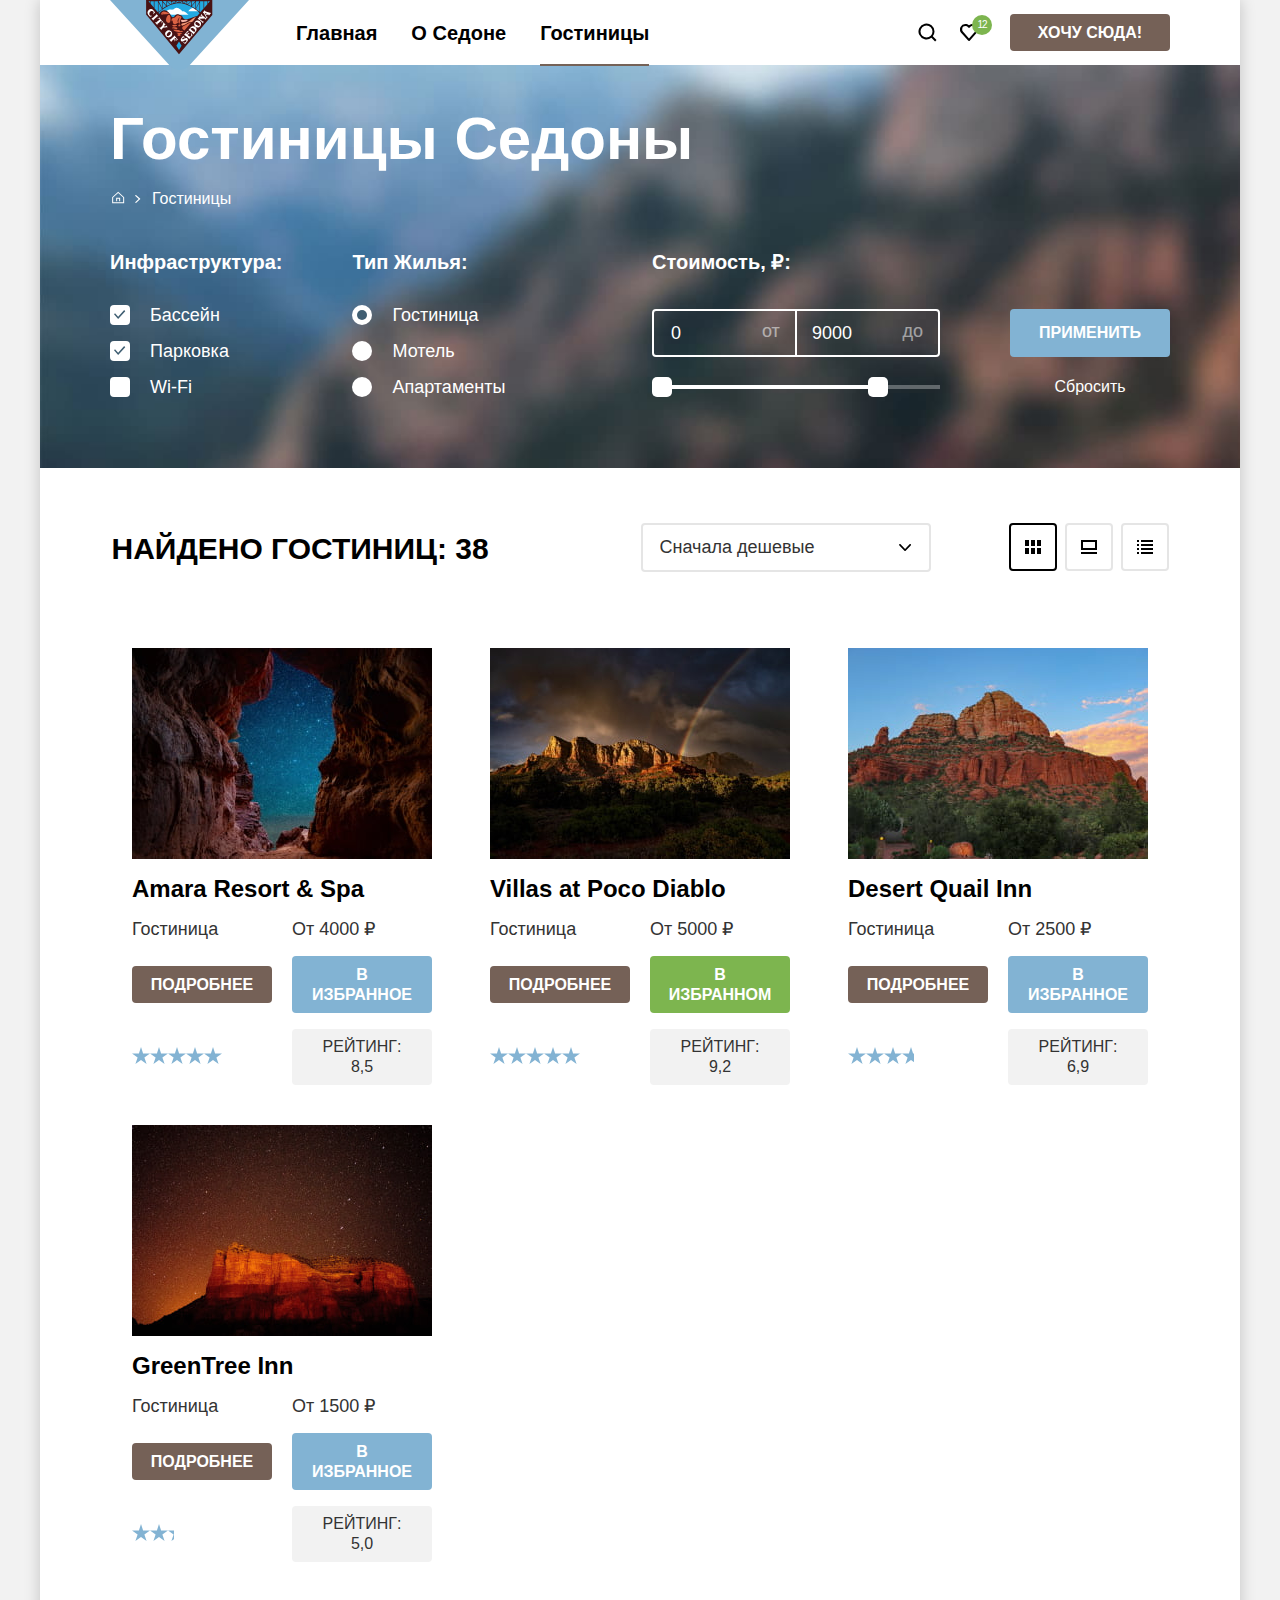
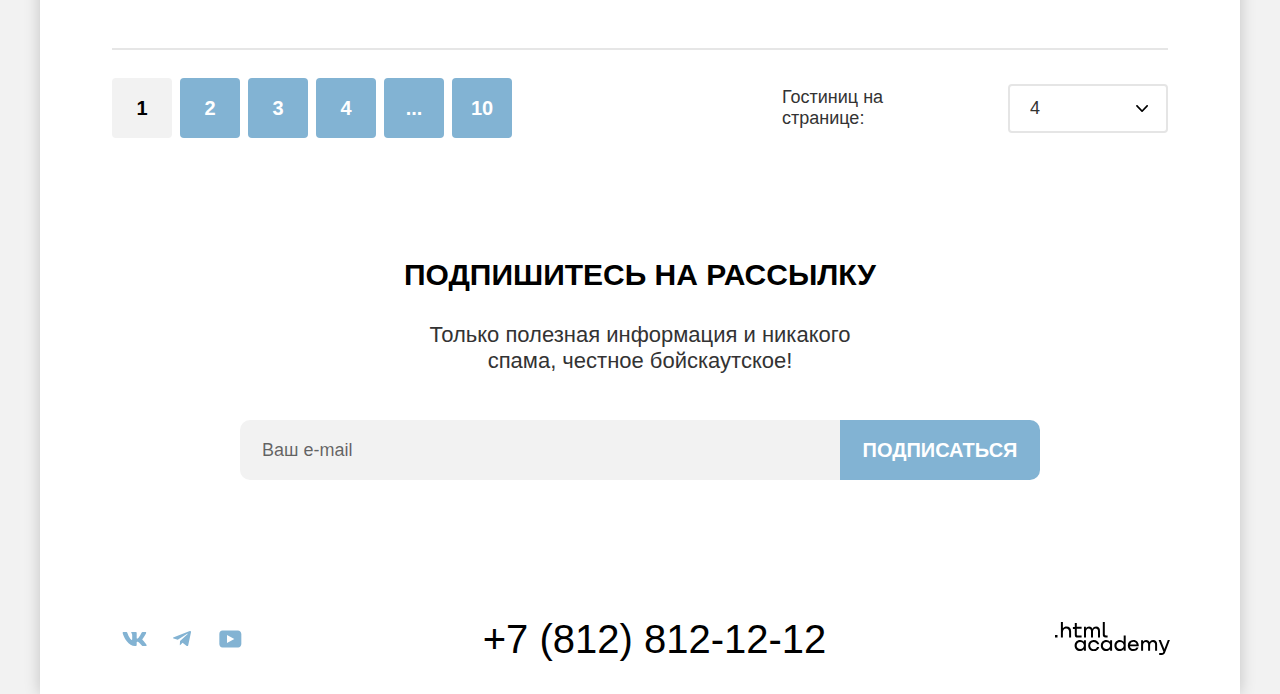
==== commit 2e034cd3: "Вносит изменения проверяющего" ====
--- a/catalog.html
+++ b/catalog.html
@@ -33,11 +33,9 @@
               <a class="navigation-link" href="#">О Седоне</a>
             </li>
             <li class="navigation-item">
-              <a
-                class="navigation-link navigation-link-current"
-                href="catalog.html"
-                >Гостиницы</a
-              >
+              <a class="navigation-link navigation-link-current" href="#">
+                Гостиницы
+              </a>
             </li>
           </ul>
           <ul class="navigation-list navigation-list-icons">
@@ -60,9 +58,11 @@
             </li>
             <li class="navigation-icon">
               <a class="navigation-link-icon" href="#">
-                <span class="button navigation-button button-small button-brown"
-                  >Хочу сюда!</span
-                >
+                <span
+                  class="button navigation-button button-small button-brown"
+                >
+                  Хочу сюда!
+                </span>
               </a>
             </li>
           </ul>
@@ -93,7 +93,7 @@
                 </a>
               </li>
               <li class="breadcrumbs-item">
-                <a class="breadcrumbs-link"> Гостиницы </a>
+                <a class="breadcrumbs-link">Гостиницы</a>
               </li>
             </ol>
 
@@ -116,8 +116,8 @@
                           checked
                         />
                         <span class="control-mark"></span>
-                        <span>Бассейн</span></label
-                      >
+                        <span class="control-description">Бассейн</span>
+                      </label>
                     </li>
                     <li class="catalog-filter-item">
                       <label class="control">
@@ -128,7 +128,7 @@
                           checked
                         />
                         <span class="control-mark"></span>
-                        <span>Парковка</span>
+                        <span class="control-description">Парковка</span>
                       </label>
                     </li>
                     <li class="catalog-filter-item">
@@ -139,7 +139,7 @@
                           name="wifi"
                         />
                         <span class="control-mark"></span>
-                        <span>Wi-Fi</span>
+                        <span class="control-description">Wi-Fi</span>
                       </label>
                     </li>
                   </ul>
@@ -158,7 +158,7 @@
                           checked
                         />
                         <span class="control-mark"></span>
-                        <span>Гостиница</span>
+                        <span class="control-description">Гостиница</span>
                       </label>
                     </li>
                     <li class="catalog-filter-item">
@@ -170,8 +170,8 @@
                           value="motel"
                         />
                         <span class="control-mark"></span>
-                        <span>Мотель</span></label
-                      >
+                        <span class="control-description">Мотель</span>
+                      </label>
                     </li>
                     <li class="catalog-filter-item">
                       <label class="control">
@@ -182,8 +182,8 @@
                           value="appartment"
                         />
                         <span class="control-mark"></span>
-                        <span>Апартаменты</span></label
-                      >
+                        <span class="control-description">Апартаменты</span>
+                      </label>
                     </li>
                   </ul>
                 </fieldset>
@@ -196,6 +196,7 @@
                         type="number"
                         value="0"
                         name="min-price"
+                        min="0"
                       />
                     </label>
                     <label class="catalog-filter-label">
@@ -210,15 +211,15 @@
                   <div class="range">
                     <div class="range-scale">
                       <div class="range-bar" style="left: 0px; width: 228px">
-                        <button class="range-toggle toggle-min">
-                          <span class="visually-hidden"
-                            >Изменить минимальную цену.</span
-                          >
+                        <button class="range-toggle toggle-min" type="button">
+                          <span class="visually-hidden">
+                            Изменить минимальную цену.
+                          </span>
                         </button>
-                        <button class="range-toggle toggle-max">
-                          <span class="visually-hidden"
-                            >Изменить максимальную цену.</span
-                          >
+                        <button class="range-toggle toggle-max" type="button">
+                          <span class="visually-hidden">
+                            Изменить максимальную цену.
+                          </span>
                         </button>
                       </div>
                     </div>
@@ -255,47 +256,17 @@
             </select>
             <a
               href="#"
-              class="catalog-grid-toggler catalog-grid-toggler-selected"
+              class="catalog-grid-toggler catalog-grid-toggler-table catalog-grid-toggler-selected"
             >
-              <svg
-                width="16"
-                height="14"
-                fill="none"
-                xmlns="http://www.w3.org/2000/svg"
-              >
-                <path
-                  d="M4 0H0v6h4V0ZM16 0h-4v6h4V0ZM10 0H6v6h4V0ZM4 8H0v6h4V8ZM16 8h-4v6h4V8ZM10 8H6v6h4V8Z"
-                  fill="#000"
-                />
-              </svg>
               <span class="visually-hidden">Показать карточки</span>
             </a>
-            <a class="catalog-grid-toggler" href="#">
-              <svg
-                width="16"
-                height="14"
-                fill="none"
-                xmlns="http://www.w3.org/2000/svg"
-              >
-                <path
-                  d="M16 12H0v2h16v-2ZM14 2v6H2V2h12Zm2-2H0v10h16V0Z"
-                  fill="#000"
-                />
-              </svg>
+            <a
+              class="catalog-grid-toggler catalog-grid-toggler-slideshow"
+              href="#"
+            >
               <span class="visually-hidden">Показать по одному</span>
             </a>
-            <a class="catalog-grid-toggler" href="#">
-              <svg
-                width="16"
-                height="14"
-                fill="none"
-                xmlns="http://www.w3.org/2000/svg"
-              >
-                <path
-                  d="M2 0H0v2h2V0ZM16 0H4v2h12V0ZM2 4H0v2h2V4ZM16 4H4v2h12V4ZM2 8H0v2h2V8ZM16 8H4v2h12V8ZM2 12H0v2h2v-2ZM16 12H4v2h12v-2Z"
-                  fill="#000"
-                />
-              </svg>
+            <a class="catalog-grid-toggler catalog-grid-toggler-list" href="#">
               <span class="visually-hidden">Показать список</span>
             </a>
           </div>
@@ -318,14 +289,15 @@
                 <a
                   class="button button-hotel-description button-small button-brown"
                   href="#"
-                  >Подробнее</a
-                >
-                <a
+                >
+                  Подробнее
+                </a>
+                <button
                   class="button button-favourites button-small button-blue"
-                  href="#"
+                  type="button"
                 >
                   в избранное
-                </a>
+                </button>
                 <span class="hotel-stars hotel-stars-four"></span>
                 <span class="visually-hidden">Количество звезд у отеля</span>
                 <span class="hotel-rating">Рейтинг: 8,5</span>
@@ -349,14 +321,15 @@
                 <a
                   class="button button-hotel-description button-small button-brown"
                   href="#"
-                  >Подробнее</a
-                >
-                <a
+                >
+                  Подробнее
+                </a>
+                <button
                   class="button button-favourites button-small button-favourits-added"
-                  href="#"
+                  type="button"
                 >
                   в избранном
-                </a>
+                </button>
                 <span class="hotel-stars hotel-stars-four"></span>
                 <span class="visually-hidden">Количество звезд у отеля</span>
                 <span class="hotel-rating">Рейтинг: 9,2</span>
@@ -380,14 +353,15 @@
                 <a
                   class="button button-hotel-description button-small button-brown"
                   href="#"
-                  >Подробнее</a
-                >
-                <a
+                >
+                  Подробнее
+                </a>
+                <button
                   class="button button-favourites button-small button-blue"
-                  href="#"
+                  type="button"
                 >
                   в избранное
-                </a>
+                </button>
                 <span class="hotel-stars hotel-stars-three"></span>
                 <span class="visually-hidden">Количество звезд у отеля</span>
                 <span class="hotel-rating">Рейтинг: 6,9</span>
@@ -410,14 +384,15 @@
                 <a
                   class="button button-hotel-description button-small button-brown"
                   href="#"
-                  >Подробнее</a
-                >
-                <a
+                >
+                  Подробнее
+                </a>
+                <button
                   class="button button-favourites button-small button-blue"
-                  href="#"
+                  type="button"
                 >
                   в избранное
-                </a>
+                </button>
                 <span class="hotel-stars hotel-stars-two"></span>
                 <span class="visually-hidden">Количество звезд у отеля</span>
                 <span class="hotel-rating">Рейтинг: 5,0</span>
@@ -448,14 +423,14 @@
               </ul>
             </div>
 
-              <label class="hotel-list-footer-selection">
-                <span>Гостиниц на странице:</span>
-                <select class="page-select select-control">
-                  <option value="4">4</option>
-                  <option value="6">6</option>
-                  <option value="8">8</option>
-                </select>
-              </label>
+            <label class="hotel-list-footer-selection">
+              <span>Гостиниц на странице:</span>
+              <select class="page-select select-control">
+                <option value="4">4</option>
+                <option value="6">6</option>
+                <option value="8">8</option>
+              </select>
+            </label>
           </div>
         </section>
       </main>
@@ -474,11 +449,16 @@
               action="https://echo.htmlacademy.ru/"
               method="post"
             >
+              <label class="visually-hidden" for="email">
+                Введите ваш email
+              </label>
               <input
                 class="subscription-email"
                 type="email"
                 name="email"
+                id="email"
                 placeholder="Ваш e-mail"
+                required
               />
               <button
                 class="button subscription-button button-blue"
@@ -502,7 +482,8 @@
                     href="https://vk.com/htmlacademy"
                   >
                     <svg
-                      class="footer-social-icon"
+                      role="img"
+                      aria-label="VK"
                       width="25"
                       height="14"
                       viewBox="0 0 25 14"
@@ -522,7 +503,8 @@
                 <li class="footer-social-item">
                   <a class="footer-social-link" href="https://t.me/htmlacademy">
                     <svg
-                      class="footer-social-icon"
+                      role="img"
+                      aria-label="Telegram"
                       width="18"
                       height="16"
                       viewBox="0 0 18 16"
@@ -543,6 +525,8 @@
                     href="https://www.youtube.com/user/htmlacademyru"
                   >
                     <svg
+                      role="img"
+                      aria-label="Youtube"
                       width="23"
                       height="18"
                       viewBox="0 0 23 18"
@@ -562,9 +546,9 @@
 
             <section class="phone">
               <h2 class="visually-hidden">Телефон</h2>
-              <a class="phone-link" href="tel:+78128121212"
-                >+7 (812) 812-12-12</a
-              >
+              <a class="phone-link" href="tel:+78128121212">
+                +7 (812) 812-12-12
+              </a>
             </section>
 
             <section class="copyright">
@@ -572,6 +556,8 @@
               <a class="copyright-link" href="https://htmlacademy.ru/">
                 <svg
                   class="copyright-icon"
+                  role="img"
+                  aria-label="HTML Academy"
                   width="115"
                   height="33"
                   fill="none"
@@ -584,6 +570,7 @@
                     fill="#000"
                   />
                 </svg>
+                <span class="visually-hidden">HTML Academy</span>
               </a>
             </section>
           </div>
--- a/styles/style.css
+++ b/styles/style.css
@@ -1,4 +1,3 @@
-
 @font-face {
   font-family: "PT Sans";
   font-style: normal;
@@ -27,7 +26,7 @@
   font-family: "PT Sans", sans-serif;
   font-size: 22px;
   line-height: 26px;
-  background-color: #F2F2F2;
+  background-color: #f2f2f2;
   color: #000000;
 }
 
@@ -36,7 +35,7 @@
   min-height: 100%;
   margin: 0 auto;
   -webkit-box-shadow: 0px 0px 15px rgba(0, 0, 0, 0.2);
-          box-shadow: 0px 0px 15px rgba(0, 0, 0, 0.2);
+  box-shadow: 0px 0px 15px rgba(0, 0, 0, 0.2);
 }
 
 .visually-hidden {
@@ -57,18 +56,19 @@
   font-weight: 700;
   text-decoration: none;
   text-align: center;
-  color: #FFFFFF;
+  color: #ffffff;
   border-radius: 4px;
   border: none;
   cursor: pointer;
 }
 
-.button:active {
+.button:not([disabled]):active {
   color: rgba(255, 255, 255, 0.3);
 }
 
 .button:disabled {
-  background-color: #E5E5E5;
+  background-color: #e5e5e5;
+  cursor: auto;
 }
 
 .button-small {
@@ -81,24 +81,24 @@
 }
 
 .button-blue {
-  background-color: #82B3D3;
-}
-
-.button-brown:hover,
-.button-brown:focus {
+  background-color: #82b3d3;
+}
+
+.button-brown:not([disabled]):hover,
+.button-brown:not([disabled]):focus {
   background-color: #615048;
   outline-style: none;
 }
 
-.button-blue:hover,
-.button-blue:focus {
-  background-color: #68A2CA;
+.button-blue:not([disabled]):hover,
+.button-blue:not([disabled]):focus {
+  background-color: #68a2ca;
   outline-style: none;
 }
 
-.button-favourits-added:hover,
-.button-favourits-added:focus {
-  background-color: #6C9E42;
+.button-favourits-added::not([disabled])hover,
+.button-favourits-added::not([disabled])focus {
+  background-color: #6c9e42;
   outline-style: none;
 }
 
@@ -106,12 +106,13 @@
   margin: 0;
   padding: 0;
   height: 49px;
-  border: 2px solid #E5E5E5;
+  border: 2px solid #e5e5e5;
   border-radius: 4px;
   font-size: 18px;
   line-height: 21px;
   font-family: inherit;
   vertical-align: center;
+  background-color: #ffffff;
   color: #333333;
   background-image: url("../images/selector-arrow.svg");
   background-repeat: no-repeat;
@@ -124,18 +125,19 @@
   -moz-appearance: none;
 }
 
-.page-select:hover,
-.page-select:focus {
-  border-color: #68A2CA;
-}
-
-.page-select:active {
-  border-color: #3F5E72;
+.page-select:not([disabled]):hover,
+.page-select:not([disabled]):focus {
+  border-color: #68a2ca;
+}
+
+.page-select:not([disabled]):active {
+  border-color: #3f5e72;
 }
 
 .page-select:disabled {
   border-color: rgba(0, 0, 0, 0.3);
   color: rgba(0, 0, 0, 0.3);
+  cursor: auto;
 }
 
 /* Шапка */
@@ -145,7 +147,7 @@
   display: -ms-flexbox;
   display: flex;
   padding: 0 70px;
-  background: #FFFFFF;
+  background: #ffffff;
   color: #000000;
 }
 
@@ -159,6 +161,10 @@
   z-index: 1;
 }
 
+.page-header-logo-current {
+  cursor: auto;
+}
+
 .page-header-logo:focus {
   outline: none;
   opacity: 0.3;
@@ -181,7 +187,7 @@
   display: -ms-flexbox;
   display: flex;
   -ms-flex-wrap: wrap;
-      flex-wrap: wrap;
+  flex-wrap: wrap;
   margin: 0;
   padding: 0;
   width: 500px;
@@ -193,16 +199,20 @@
   display: -ms-flexbox;
   display: flex;
   -ms-flex-wrap: wrap;
-      flex-wrap: wrap;
+  flex-wrap: wrap;
   -webkit-box-pack: end;
-      -ms-flex-pack: end;
-          justify-content: flex-end;
+  -ms-flex-pack: end;
+  justify-content: flex-end;
   -webkit-box-align: start;
-      -ms-flex-align: start;
-          align-items: start;
+  -ms-flex-align: start;
+  align-items: start;
   width: 310px;
   margin-left: auto;
   list-style: none;
+}
+
+.navigation-link-current {
+  cursor: auto;
 }
 
 .navigation-link-current::after {
@@ -225,13 +235,13 @@
   text-align: center;
   text-decoration: none;
   text-transform: capitalize;
-  background: #FFFFFF;
+  background: #ffffff;
   color: #000000;
 }
 
 .navigation-link:focus {
   outline: none;
-  color:rgba(0, 0, 0, 0.3);
+  color: rgba(0, 0, 0, 0.3);
 }
 
 .navigation-link-icon {
@@ -240,8 +250,8 @@
   display: -ms-flexbox;
   display: flex;
   -webkit-box-pack: center;
-      -ms-flex-pack: center;
-          justify-content: center;
+  -ms-flex-pack: center;
+  justify-content: center;
   min-width: 42px;
   margin: 0;
   padding: 0;
@@ -276,7 +286,6 @@
   background-position: center;
   background-size: 18px;
   height: 65px;
-
 }
 
 .favourite-number {
@@ -285,13 +294,13 @@
   display: flex;
   position: absolute;
   -webkit-box-pack: center;
-      -ms-flex-pack: center;
-          justify-content: center;
+  -ms-flex-pack: center;
+  justify-content: center;
   bottom: 30px;
   left: 24px;
   margin: 0;
   padding-top: 3px;
-  background-color: #7DB54F;
+  background-color: #7db54f;
   width: 20px;
   height: 20px;
   border-radius: 50%;
@@ -299,9 +308,9 @@
   line-height: 13px;
   letter-spacing: -0.1em;
   font-weight: 400;
-  color: #FFFFFF;
+  color: #ffffff;
   -webkit-box-sizing: border-box;
-          box-sizing: border-box;
+  box-sizing: border-box;
 }
 
 .navigation-button {
@@ -318,17 +327,20 @@
 .main-container {
   margin: 0;
   -webkit-box-flex: 1;
-      -ms-flex-positive: 1;
-          flex-grow: 1;
+  -ms-flex-positive: 1;
+  flex-grow: 1;
 }
 
 .promo-image {
+  position: relative;
+  padding-top: 51px;
+  padding-bottom: 82px;
   background-image: url("../images/promo-background.jpg");
   background-repeat: no-repeat;
   background-size: cover;
   text-align: center;
   background-color: #000000;
-  color: #FFFFFF;
+  color: #ffffff;
 }
 
 .promo-text {
@@ -336,20 +348,22 @@
   margin: 0 auto;
 }
 
-
-.promo-image-bottom {
-  padding-top: 51px;
-  padding-bottom: 82px;
-  margin-bottom: -1px;
+.promo-image::after {
+  content: "";
+  position: absolute;
+  width: 1200px;
+  height: 57px;
+  bottom: 0;
+  left: 0;
   background-image: url("../images/promo-image-triangles.svg");
-  background-size: auto auto;
-  background-position: center bottom 1px;
+  background-size: cover;
+  background-position: bottom;
   background-repeat: no-repeat;
 }
 
 .promo-container {
   text-align: center;
-  background-color: #FFFFFF;
+  background-color: #ffffff;
   color: #000000;
   padding: 63px 272px 90px 272px;
   margin: 0;
@@ -368,7 +382,6 @@
   margin: 0;
 }
 
-
 .advantages-list {
   margin: 0;
   padding: 0;
@@ -378,21 +391,15 @@
 }
 
 .advantages-block-image {
-  min-height: 100%;
-  background-size: auto auto;
-  background-position: center bottom;
-  background-repeat: no-repeat;
+  display: block;
+  width: 100%;
+  height: 100%;
   -ms-grid-column-span: 2;
   grid-column: span 2;
 }
 
 .advantages-block-image-true-towm {
   background-image: url("../images/advantages-1.jpg");
-  background-size: cover;
-}
-
-.advantages-block-image-devils-bridge {
-  background-image: url("../images/advantages-2.jpg");
   background-size: cover;
 }
 
@@ -419,10 +426,10 @@
   display: -ms-flexbox;
   display: flex;
   -webkit-box-flex: 1;
-      -ms-flex-positive: 1;
-          flex-grow: 1;
+  -ms-flex-positive: 1;
+  flex-grow: 1;
   -webkit-box-sizing: border-box;
-          box-sizing: border-box;
+  box-sizing: border-box;
   width: 400px;
   min-height: 384px;
   text-align: center;
@@ -464,7 +471,7 @@
 
 .advantages-block {
   -webkit-box-sizing: border-box;
-          box-sizing: border-box;
+  box-sizing: border-box;
   min-height: 384px;
   max-width: 400px;
   word-wrap: break-word;
@@ -472,36 +479,35 @@
   display: -ms-flexbox;
   display: flex;
   -webkit-box-flex: 1;
-      -ms-flex-positive: 1;
-          flex-grow: 1;
+  -ms-flex-positive: 1;
+  flex-grow: 1;
   padding: 103px 85px 102px 85px;
   -webkit-box-orient: vertical;
   -webkit-box-direction: normal;
-      -ms-flex-direction: column;
-          flex-direction: column;
+  -ms-flex-direction: column;
+  flex-direction: column;
 }
 
 .advantages-block-true-town {
   padding: 80px 85px 81px 85px;
 }
 
-
 .advantages-block-with-photo {
   padding: 92px 85px;
-  background-color: #82B3D3;
-  color: #FFFFFF;
+  background-color: #82b3d3;
+  color: #ffffff;
 }
 
 .advantages-block-with-photo .advantages-title {
-  color: #FFFFFF;
+  color: #ffffff;
 }
 
 .advantages-block-with-photo .advantages-number {
-  color: #FFFFFF;
+  color: #ffffff;
 }
 
 .advantages-block-with-photo .advantages-description {
-  color: #FFFFFF;
+  color: #ffffff;
 }
 
 .advantages-block-light-blue {
@@ -509,7 +515,7 @@
 }
 
 .advantages-block-white {
-  background-color: #FFFFFF;
+  background-color: #ffffff;
 }
 
 .advantages-block-blue {
@@ -554,7 +560,7 @@
   padding-top: 91px;
   padding-bottom: 93px;
   text-align: center;
-  background-color: #FFFFFF;
+  background-color: #ffffff;
   color: #000000;
 }
 
@@ -602,7 +608,7 @@
 
 .subscription.subscription-page {
   background-color: #333333;
-  color: #FFFFFF;
+  color: #ffffff;
   background-image: url("../images/subscription-background.jpg");
   background-size: cover;
   background-repeat: no-repeat;
@@ -638,9 +644,9 @@
   border: none;
   border-radius: 10px 0px 0px 10px;
   -webkit-box-flex: 1;
-      -ms-flex-positive: 1;
-          flex-grow: 1;
-  background: #F2F2F2;
+  -ms-flex-positive: 1;
+  flex-grow: 1;
+  background: #f2f2f2;
   color: #000000;
   font-family: inherit;
   font-style: normal;
@@ -657,22 +663,27 @@
   color: rgba(0, 0, 0, 0.6);
 }
 
-.subscription-email:hover {
-  background: #E6E6E6;
+.subscription-email:not([disabled]):hover {
+  background: #e6e6e6;
   color: #000000;
 }
 
 .subscription-email:focus {
-  background: #E6E6E6;
-  color: #000000;
-  -webkit-box-shadow: 0 0 0 3px #83B3D3;
-          box-shadow: 0 0 0 3px #83B3D3;
+  background: #e6e6e6;
+  color: #000000;
+  -webkit-box-shadow: 0 0 0 3px #83b3d3;
+  box-shadow: 0 0 0 3px #83b3d3;
   outline-style: none;
 }
 
-.subscription-email:active {
-  background: #FFFFFF;
-  color: #000000;
+.subscription-email:not([disabled]):active {
+  background: #ffffff;
+  color: #000000;
+}
+
+.subscription-email:disabled {
+  opacity: 0.2;
+  cursor: auto;
 }
 
 .subscription-button {
@@ -689,7 +700,7 @@
 /* Футер страницы */
 
 .page-footer-bottom {
-  background-color: #FFFFFF;
+  background-color: #ffffff;
   color: #000000;
 }
 
@@ -698,8 +709,8 @@
   display: -ms-flexbox;
   display: flex;
   -webkit-box-pack: justify;
-      -ms-flex-pack: justify;
-          justify-content: space-between;
+  -ms-flex-pack: justify;
+  justify-content: space-between;
   width: 1060px;
   margin: 0 auto;
   padding-top: 40px;
@@ -715,7 +726,7 @@
   display: -ms-flexbox;
   display: flex;
   -ms-flex-wrap: wrap;
-      flex-wrap: wrap;
+  flex-wrap: wrap;
   margin: 0;
   padding: 0;
   min-width: 26px;
@@ -731,11 +742,11 @@
   display: -ms-flexbox;
   display: flex;
   -webkit-box-align: center;
-      -ms-flex-align: center;
-          align-items: center;
+  -ms-flex-align: center;
+  align-items: center;
   -webkit-box-pack: center;
-      -ms-flex-pack: center;
-          justify-content: center;
+  -ms-flex-pack: center;
+  justify-content: center;
   width: 48px;
   height: 40px;
   padding-top: 5px;
@@ -743,7 +754,7 @@
 
 .footer-social-link:hover path,
 .footer-social-link:focus path {
-  fill: #68A2CA;
+  fill: #68a2ca;
 }
 
 .footer-social-link:focus {
@@ -805,8 +816,8 @@
 .main-catalog {
   margin: 0;
   -webkit-box-flex: 1;
-      -ms-flex-positive: 1;
-          flex-grow: 1;
+  -ms-flex-positive: 1;
+  flex-grow: 1;
 }
 
 /* Фильтры каталога */
@@ -817,7 +828,7 @@
   background-color: #333333;
   background-repeat: no-repeat;
   background-size: cover;
-  color: #FFFFFF;
+  color: #ffffff;
 }
 
 .catalog-header-container {
@@ -850,8 +861,8 @@
   display: -ms-flexbox;
   display: flex;
   -webkit-box-align: center;
-      -ms-flex-align: center;
-          align-items: center;
+  -ms-flex-align: center;
+  align-items: center;
   font-size: 16px;
   line-height: 21px;
   margin-right: 11px;
@@ -862,7 +873,6 @@
   margin: 0;
   padding: 0;
   margin-right: 10px;
-  cursor: pointer;
 }
 
 .breadcrumbs-link:hover,
@@ -890,13 +900,12 @@
   background-position: center;
 }
 
-
 .catalog-filter-form {
   display: -webkit-box;
   display: -ms-flexbox;
   display: flex;
   -ms-flex-wrap: nowrap;
-      flex-wrap: nowrap;
+  flex-wrap: nowrap;
 }
 
 .catalog-filter-group {
@@ -953,35 +962,33 @@
   left: 0px;
   width: 20px;
   height: 20px;
-  background-color: #FFFFFF;
+  background-color: #ffffff;
   border-radius: 4px;
 }
 
-.control:hover .control-mark {
+.control:not([disabled]):hover .control-mark {
   background: rgba(255, 255, 255, 0.6);
 }
 
-.control-input:focus + .control-mark {
+.control-input:not([disabled]):focus + .control-mark {
   background: rgba(255, 255, 255, 0.6);
-  -webkit-box-shadow: 0 0 0 3px #83B3D3;
-          box-shadow: 0 0 0 3px #83B3D3;
+  -webkit-box-shadow: 0 0 0 3px #83b3d3;
+  box-shadow: 0 0 0 3px #83b3d3;
   outline-style: none;
 }
 
-.control:active .control-mark {
+.control:not([disabled]):active .control-mark {
   background: rgba(255, 255, 255, 0.3);
 }
 
-
-.control-input[type="radio"]+.control-mark {
+.control-input[type="radio"] + .control-mark {
   border-radius: 50%;
 }
 
-.control-input[type="checkbox"]:checked+.control-mark::before {
+.control-input[type="checkbox"]:checked + .control-mark::before {
   position: absolute;
   width: 20px;
   height: 20px;
-  ;
   left: 0;
   background-image: url("../images/checkmark.svg");
   background-repeat: no-repeat;
@@ -990,16 +997,35 @@
   content: "";
 }
 
-.control-input[type="radio"]:checked+.control-mark::after {
+.control-input[type="radio"]:checked + .control-mark::after {
   position: absolute;
   width: 10px;
   height: 10px;
-  ;
   left: 5px;
   top: 5px;
-  background-color: #3F5E72;
+  background-color: #3f5e72;
   border-radius: 50%;
   content: "";
+}
+
+.control-input[type="radio"]:disabled ~ .control-description {
+  opacity: 0.2;
+  cursor: auto;
+}
+
+.control-input[type="radio"]:disabled + .control-mark {
+  opacity: 0.2;
+  cursor: auto;
+}
+
+.control-input[type="checkbox"]:disabled ~ .control-description {
+  opacity: 0.2;
+  cursor: auto;
+}
+
+.control-input[type="checkbox"]:disabled + .control-mark {
+  opacity: 0.2;
+  cursor: auto;
 }
 
 .range-wrapper-inputs {
@@ -1018,15 +1044,15 @@
   width: 144px;
   height: 48px;
   -webkit-box-sizing: border-box;
-          box-sizing: border-box;
+  box-sizing: border-box;
   font-family: inherit;
   font-style: normal;
   font-weight: 400;
   font-size: 18px;
   line-height: 21px;
-  color: #FFFFFF;
+  color: #ffffff;
   background-color: transparent;
-  border: 2px solid #FFFFFF;
+  border: 2px solid #ffffff;
   cursor: pointer;
   outline-style: none;
   appearance: none;
@@ -1040,30 +1066,32 @@
   margin: 0;
 }
 
-.range-input:hover {
+.range-input:not([disabled]):hover {
   border-color: rgba(255, 255, 255, 0.6);
 }
 
 .range-input:focus {
-  -webkit-box-shadow: 0px 0px 0px 3px #81B3D2 inset,
-    0px 0px 0px 3px #81B3D2;
-          box-shadow: 0px 0px 0px 3px #81B3D2 inset,
-    0px 0px 0px 3px #81B3D2;
-}
-
-.range-input:active {
+  -webkit-box-shadow: 0px 0px 0px 3px #81b3d2 inset, 0px 0px 0px 3px #81b3d2;
+  box-shadow: 0px 0px 0px 3px #81b3d2 inset, 0px 0px 0px 3px #81b3d2;
+}
+
+.range-input:not([disabled]):active {
   background: #756257;
 }
 
+.range-input:disabled {
+  opacity: 0.2;
+  cursor: auto;
+}
 
 .range-input-left {
-  border-right: 1px solid #FFFFFF;
+  border-right: 1px solid #ffffff;
   border-top-left-radius: 4px;
   border-bottom-left-radius: 4px;
 }
 
 .range-input-right {
-  border-left: 1px solid #FFFFFF;
+  border-left: 1px solid #ffffff;
   border-top-right-radius: 4px;
   border-bottom-right-radius: 4px;
   padding-left: 15px;
@@ -1072,7 +1100,7 @@
 .catalog-filter-label::before {
   position: absolute;
   content: "от";
-  color: #FFFFFF;
+  color: #ffffff;
   opacity: 0.3;
   left: 110px;
   top: 12px;
@@ -1086,7 +1114,7 @@
 .catalog-filter-label::after {
   position: absolute;
   content: "до";
-  color: #FFFFFF;
+  color: #ffffff;
   opacity: 0.3;
   right: 17px;
   top: 12px;
@@ -1107,14 +1135,14 @@
 .range-bar {
   position: relative;
   height: 4px;
-  background-color: #FFFFFF;
+  background-color: #ffffff;
 }
 
 .range-toggle {
   position: absolute;
   width: 20px;
   height: 20px;
-  background: #FFFFFF;
+  background: #ffffff;
   border-radius: 5px;
   border: none;
   text-decoration: none;
@@ -1122,14 +1150,19 @@
 }
 
 .range-toggle:focus {
-  -webkit-box-shadow: 0px 0px 0 3px #83B3D3;
-          box-shadow: 0px 0px 0 3px #83B3D3;
+  -webkit-box-shadow: 0px 0px 0 3px #83b3d3;
+  box-shadow: 0px 0px 0 3px #83b3d3;
   outline-style: none;
 }
 
 .range-toggle:active {
-  -webkit-box-shadow: 0px 0px 0 2px #83B3D3;
-          box-shadow: 0px 0px 0 2px #83B3D3;
+  -webkit-box-shadow: 0px 0px 0 2px #83b3d3;
+  box-shadow: 0px 0px 0 2px #83b3d3;
+}
+
+.range-toggle:disabled {
+  background-color: grey;
+  cursor: auto;
 }
 
 .toggle-min {
@@ -1147,11 +1180,11 @@
   display: flex;
   -webkit-box-orient: vertical;
   -webkit-box-direction: normal;
-      -ms-flex-direction: column;
-          flex-direction: column;
+  -ms-flex-direction: column;
+  flex-direction: column;
   -webkit-box-align: center;
-      -ms-flex-align: center;
-          align-items: center;
+  -ms-flex-align: center;
+  align-items: center;
   margin-top: 60px;
 }
 
@@ -1175,7 +1208,7 @@
   font-family: inherit;
   font-size: 16px;
   line-height: 20px;
-  color: #FFFFFF;
+  color: #ffffff;
   border: none;
   border-radius: 4px;
   cursor: pointer;
@@ -1186,9 +1219,9 @@
 }
 
 .catalog-filter-reset:focus {
-  color: #FFFFFF;
-  -webkit-box-shadow: 0 0 0 3px #83B3D3;
-          box-shadow: 0 0 0 3px #83B3D3;
+  color: #ffffff;
+  -webkit-box-shadow: 0 0 0 3px #83b3d3;
+  box-shadow: 0 0 0 3px #83b3d3;
   outline-style: none;
 }
 
@@ -1196,10 +1229,15 @@
   color: rgba(255, 255, 255, 0.3);
 }
 
+.catalog-filter-reset:disabled {
+  color: rgba(255, 255, 255, 0.2);
+  cursor: auto;
+}
+
 /* Карточки каталога */
 
 .catalog-hotel {
-  background-color: #FFFFFF;
+  background-color: #ffffff;
   color: #000000;
 }
 
@@ -1227,7 +1265,6 @@
   margin-left: auto;
   margin-right: 78px;
   padding: 0 17px;
-
 }
 
 .catalog-grid-toggler {
@@ -1235,22 +1272,43 @@
   display: -ms-flexbox;
   display: flex;
   -webkit-box-sizing: border-box;
-          box-sizing: border-box;
+  box-sizing: border-box;
   -webkit-box-align: center;
-      -ms-flex-align: center;
-          align-items: center;
+  -ms-flex-align: center;
+  align-items: center;
   -webkit-box-pack: center;
-      -ms-flex-pack: center;
-          justify-content: center;
+  -ms-flex-pack: center;
+  justify-content: center;
   margin-right: 8px;
   width: 48px;
   height: 48px;
-  border: 2px solid #E5E5E5;
+  border: 2px solid #e5e5e5;
   border-radius: 4px;
 }
 
 .catalog-grid-toggler-selected {
   border-color: #000000;
+}
+
+.catalog-grid-toggler-table {
+  background-image: url("../images/icon-table.svg");
+  background-position: center;
+  background-repeat: no-repeat;
+  background-size: 16px 14px;
+}
+
+.catalog-grid-toggler-slideshow {
+  background-image: url("../images/icon-slideshow.svg");
+  background-position: center;
+  background-repeat: no-repeat;
+  background-size: 16px 14px;
+}
+
+.catalog-grid-toggler-list {
+  background-image: url("../images/icon-list.svg");
+  background-position: center;
+  background-repeat: no-repeat;
+  background-size: 16px 14px;
 }
 
 .catalog-grid-toggler:hover,
@@ -1260,7 +1318,7 @@
 
 .catalog-grid-toggler:focus {
   outline: none;
-  border-color: #68A2CA;
+  border-color: #68a2ca;
 }
 
 .catalog-grid-toggler:last-child {
@@ -1285,8 +1343,8 @@
   display: flex;
   -webkit-box-orient: vertical;
   -webkit-box-direction: normal;
-      -ms-flex-direction: column;
-          flex-direction: column;
+  -ms-flex-direction: column;
+  flex-direction: column;
   padding: 20px;
   list-style-type: none;
 }
@@ -1297,15 +1355,15 @@
   margin-bottom: 16px;
 }
 
-.hotel-item-img:focus{
+.hotel-item-img:focus {
   outline-style: none;
   opacity: 0.6;
 }
 
 .hotel-title {
   -webkit-box-flex: 1;
-      -ms-flex-positive: 1;
-          flex-grow: 1;
+  -ms-flex-positive: 1;
+  flex-grow: 1;
   margin: 0;
   margin-bottom: 16px;
   font-weight: 700;
@@ -1324,8 +1382,8 @@
   display: -ms-grid;
   display: grid;
   -webkit-box-align: center;
-      -ms-flex-align: center;
-          align-items: center;
+  -ms-flex-align: center;
+  align-items: center;
   -ms-grid-columns: 140px 20px 140px;
   grid-template-columns: 140px 140px;
   gap: 16px 20px;
@@ -1341,8 +1399,8 @@
 
 .hotel-price {
   -ms-flex-item-align: end;
-      -ms-grid-row-align: end;
-      align-self: end;
+  -ms-grid-row-align: end;
+  align-self: end;
   margin: 0;
   font-size: 18px;
   line-height: 21px;
@@ -1356,13 +1414,13 @@
 }
 
 .button-favourites {
-  background: #82B3D3;
+  background: #82b3d3;
   font-size: 16px;
   line-height: 20px;
 }
 
 .button-favourits-added {
-  background-color: #7DB54F;
+  background-color: #7db54f;
 }
 
 .hotel-stars {
@@ -1398,7 +1456,7 @@
   display: inline-block;
   padding: 8px 22px;
   border-radius: 4px;
-  background: #F2F2F2;
+  background: #f2f2f2;
   font-size: 16px;
   line-height: 20px;
   text-align: center;
@@ -1421,7 +1479,7 @@
   left: 0px;
   right: 0px;
   top: 0px;
-  border: 1px solid #E6E6E6;
+  border: 1px solid #e6e6e6;
   content: "";
 }
 
@@ -1446,13 +1504,13 @@
   display: -ms-flexbox;
   display: flex;
   -webkit-box-sizing: border-box;
-          box-sizing: border-box;
+  box-sizing: border-box;
   -webkit-box-pack: center;
-      -ms-flex-pack: center;
-          justify-content: center;
+  -ms-flex-pack: center;
+  justify-content: center;
   -webkit-box-align: center;
-      -ms-flex-align: center;
-          align-items: center;
+  -ms-flex-align: center;
+  align-items: center;
   border-radius: 4px;
   width: 60px;
   height: 60px;
@@ -1461,12 +1519,12 @@
   font-size: 20px;
   line-height: 36px;
   text-align: center;
-  color: #FFFFFF;
+  color: #ffffff;
 }
 
 .pagination-link:hover,
 .pagination-link:focus {
-  background-color: #68A2CA;
+  background-color: #68a2ca;
 }
 
 .pagination-link:active {
@@ -1474,7 +1532,7 @@
 }
 
 .pagination-link.pagination-current {
-  background-color: #F2F2F2;
+  background-color: #f2f2f2;
   color: #000000;
 }
 
@@ -1496,17 +1554,17 @@
   margin-left: auto;
   padding: 0;
   -webkit-box-sizing: border-box;
-          box-sizing: border-box;
+  box-sizing: border-box;
   -ms-flex-item-align: center;
-      -ms-grid-row-align: center;
-      align-self: center;
+  -ms-grid-row-align: center;
+  align-self: center;
   font-size: 18px;
   line-height: 21px;
   color: #333333;
 }
 
 .subscription.subscription-catalog {
-  background-color: #FFFFFF;
+  background-color: #ffffff;
   color: #333333;
 }
 
@@ -1539,13 +1597,13 @@
   padding: 62px 70px 70px 70px;
   background-color: #ffffff;
   -webkit-box-shadow: 0px 25px 50px rgba(0, 0, 0, 0.15);
-          box-shadow: 0px 25px 50px rgba(0, 0, 0, 0.15);
+  box-shadow: 0px 25px 50px rgba(0, 0, 0, 0.15);
   border-radius: 30px;
 }
 
 .modal-search {
   -webkit-box-sizing: border-box;
-          box-sizing: border-box;
+  box-sizing: border-box;
   width: 715px;
 }
 
@@ -1556,7 +1614,7 @@
   right: 70px;
   width: 53px;
   height: 53px;
-  background-color: #F2F2F2;
+  background-color: #f2f2f2;
   border-radius: 50%;
   border: none;
   cursor: pointer;
@@ -1565,13 +1623,13 @@
 .modal-close-button:hover,
 .modal-close-button:focus,
 .modal-close-button:active {
-  background-color: #E6E6E6;
+  background-color: #e6e6e6;
 }
 
 .modal-close-button:focus {
   outline-style: none;
-  -webkit-box-shadow: 0 0 0 3px #83B3D3;
-          box-shadow: 0 0 0 3px #83B3D3;
+  -webkit-box-shadow: 0 0 0 3px #83b3d3;
+  box-shadow: 0 0 0 3px #83b3d3;
 }
 
 .close-button-cross {
@@ -1602,8 +1660,8 @@
   display: flex;
   -webkit-box-orient: vertical;
   -webkit-box-direction: normal;
-      -ms-flex-direction: column;
-          flex-direction: column;
+  -ms-flex-direction: column;
+  flex-direction: column;
 }
 
 .field-group {
@@ -1618,7 +1676,7 @@
   padding: 12px 18px 12px 0;
   width: 155px;
   -webkit-box-sizing: border-box;
-          box-sizing: border-box;
+  box-sizing: border-box;
   font-weight: 700;
   font-size: 20px;
   line-height: 26px;
@@ -1629,11 +1687,11 @@
   display: -ms-flexbox;
   display: flex;
   -webkit-box-pack: end;
-      -ms-flex-pack: end;
-          justify-content: flex-end;
+  -ms-flex-pack: end;
+  justify-content: flex-end;
   width: 135px;
   -webkit-box-sizing: border-box;
-          box-sizing: border-box;
+  box-sizing: border-box;
 }
 
 .modal-field-wrapper {
@@ -1642,11 +1700,11 @@
   display: flex;
   -webkit-box-orient: vertical;
   -webkit-box-direction: normal;
-      -ms-flex-direction: column;
-          flex-direction: column;
+  -ms-flex-direction: column;
+  flex-direction: column;
   -webkit-box-flex: 1;
-      -ms-flex-positive: 1;
-          flex-grow: 1;
+  -ms-flex-positive: 1;
+  flex-grow: 1;
 }
 
 .search-form-field {
@@ -1657,7 +1715,7 @@
   font-size: 18px;
   line-height: 21px;
   color: #000000;
-  background: #F2F2F2;
+  background: #f2f2f2;
   border-radius: 4px;
   border: none;
   cursor: pointer;
@@ -1677,8 +1735,8 @@
 
 .search-form-field-date {
   -webkit-box-flex: 1;
-      -ms-flex-positive: 1;
-          flex-grow: 1;
+  -ms-flex-positive: 1;
+  flex-grow: 1;
   margin-bottom: 8px;
   padding: 14px 40px 14px 19px;
   background-image: url("../images/calendar.svg");
@@ -1687,21 +1745,26 @@
   background-position: right 19px center;
 }
 
-.search-form-field-date:hover,
-.search-form-field-date:focus {
-  background-color: #E6E6E6;
-}
-
-.search-form-field-date:focus-visible {
+.search-form-field-date:not([disabled]):hover,
+.search-form-field-date:not([disabled]):focus {
+  background-color: #e6e6e6;
+}
+
+.search-form-field-date:not([disabled]):focus-visible {
   outline-style: none;
-  -webkit-box-shadow: 0 0 0 3px #83B3D3;
-          box-shadow: 0 0 0 3px #83B3D3;
-}
-
-.search-form-field-date:active {
-  background-color: #FFFFFF;
+  -webkit-box-shadow: 0 0 0 3px #83b3d3;
+  box-shadow: 0 0 0 3px #83b3d3;
+}
+
+.search-form-field-date:not([disabled]):active {
+  background-color: #ffffff;
   -webkit-box-shadow: 0 0 0 2px #000000 inset;
-          box-shadow: 0 0 0 2px #000000 inset;
+  box-shadow: 0 0 0 2px #000000 inset;
+}
+
+.search-form-field:disabled {
+  opacity: 0.2;
+  cursor: auto;
 }
 
 .search-form-field-number {
@@ -1709,6 +1772,14 @@
   text-align: center;
   appearance: none;
   -moz-appearance: textfield;
+}
+
+.search-form-field-number::-webkit-input-placeholder {
+  color: #000000;
+}
+
+.search-form-field-number::-moz-placeholder {
+  color: #000000;
 }
 
 .search-form-field-number::-webkit-outer-spin-button,
@@ -1752,11 +1823,11 @@
   display: -ms-inline-flexbox;
   display: inline-flex;
   -webkit-box-pack: center;
-      -ms-flex-pack: center;
-          justify-content: center;
+  -ms-flex-pack: center;
+  justify-content: center;
   -webkit-box-align: center;
-      -ms-flex-align: center;
-          align-items: center;
+  -ms-flex-align: center;
+  align-items: center;
   width: 19px;
   height: 19px;
   border-radius: 2px;
@@ -1787,8 +1858,8 @@
 
 .input-number-button:focus .search-form-svg-wrapper {
   outline-style: none;
-  -webkit-box-shadow: 0 0 0 3px #83B3D3;
-          box-shadow: 0 0 0 3px #83B3D3;
+  -webkit-box-shadow: 0 0 0 3px #83b3d3;
+  box-shadow: 0 0 0 3px #83b3d3;
 }
 
 .modal-message {
@@ -1799,7 +1870,7 @@
 }
 
 .modal-warning {
-  color: #FF5757;
+  color: #ff5757;
 }
 
 .field-group-number-wrapper {
@@ -1807,10 +1878,10 @@
   display: -ms-flexbox;
   display: flex;
   -ms-flex-wrap: wrap;
-      flex-wrap: wrap;
+  flex-wrap: wrap;
   -webkit-box-pack: justify;
-      -ms-flex-pack: justify;
-          justify-content: space-between;
+  -ms-flex-pack: justify;
+  justify-content: space-between;
   margin-bottom: 29px;
 }
 
@@ -1824,13 +1895,13 @@
   border-radius: 50%;
   cursor: pointer;
   border: none;
-  background: #83B3D3;
+  background: #83b3d3;
 }
 
 .modal-information:hover,
 .modal-information:active,
 .modal-information:focus {
-  background-color: #68A2CA;
+  background-color: #68a2ca;
   outline: none;
 }
 
@@ -1869,14 +1940,14 @@
   padding: 15px 18px 18px 22px;
   border-radius: 10px;
   -webkit-box-shadow: 0px 15px 30px rgba(0, 0, 0, 0.3);
-          box-shadow: 0px 15px 30px rgba(0, 0, 0, 0.3);
+  box-shadow: 0px 15px 30px rgba(0, 0, 0, 0.3);
   width: 256px;
   -webkit-box-sizing: border-box;
-          box-sizing: border-box;
+  box-sizing: border-box;
   position: absolute;
   -webkit-transform: translateX(-50%);
-      -ms-transform: translateX(-50%);
-          transform: translateX(-50%);
+  -ms-transform: translateX(-50%);
+  transform: translateX(-50%);
   left: 50%;
   z-index: 1;
   display: none;
@@ -1892,16 +1963,21 @@
   height: 19px;
   background-color: #333333;
   -webkit-transform: translateX(-50%) translateY(-50%) rotate(45deg);
-      -ms-transform: translateX(-50%) translateY(-50%) rotate(45deg);
-          transform: translateX(-50%) translateY(-50%) rotate(45deg);
+  -ms-transform: translateX(-50%) translateY(-50%) rotate(45deg);
+  transform: translateX(-50%) translateY(-50%) rotate(45deg);
   -webkit-transform-origin: center;
-      -ms-transform-origin: center;
-          transform-origin: center;
-}
-
-.modal-information:hover+.tooltip-text,
-.modal-information:focus+.tooltip-text {
+  -ms-transform-origin: center;
+  transform-origin: center;
+}
+
+.modal-information:not([disabled]):hover + .tooltip-text,
+.modal-information:not([disabled]):focus + .tooltip-text {
   display: block;
+}
+
+.modal-information:disabled {
+  opacity: 0.2;
+  cursor: auto;
 }
 
 .search-form-button {
